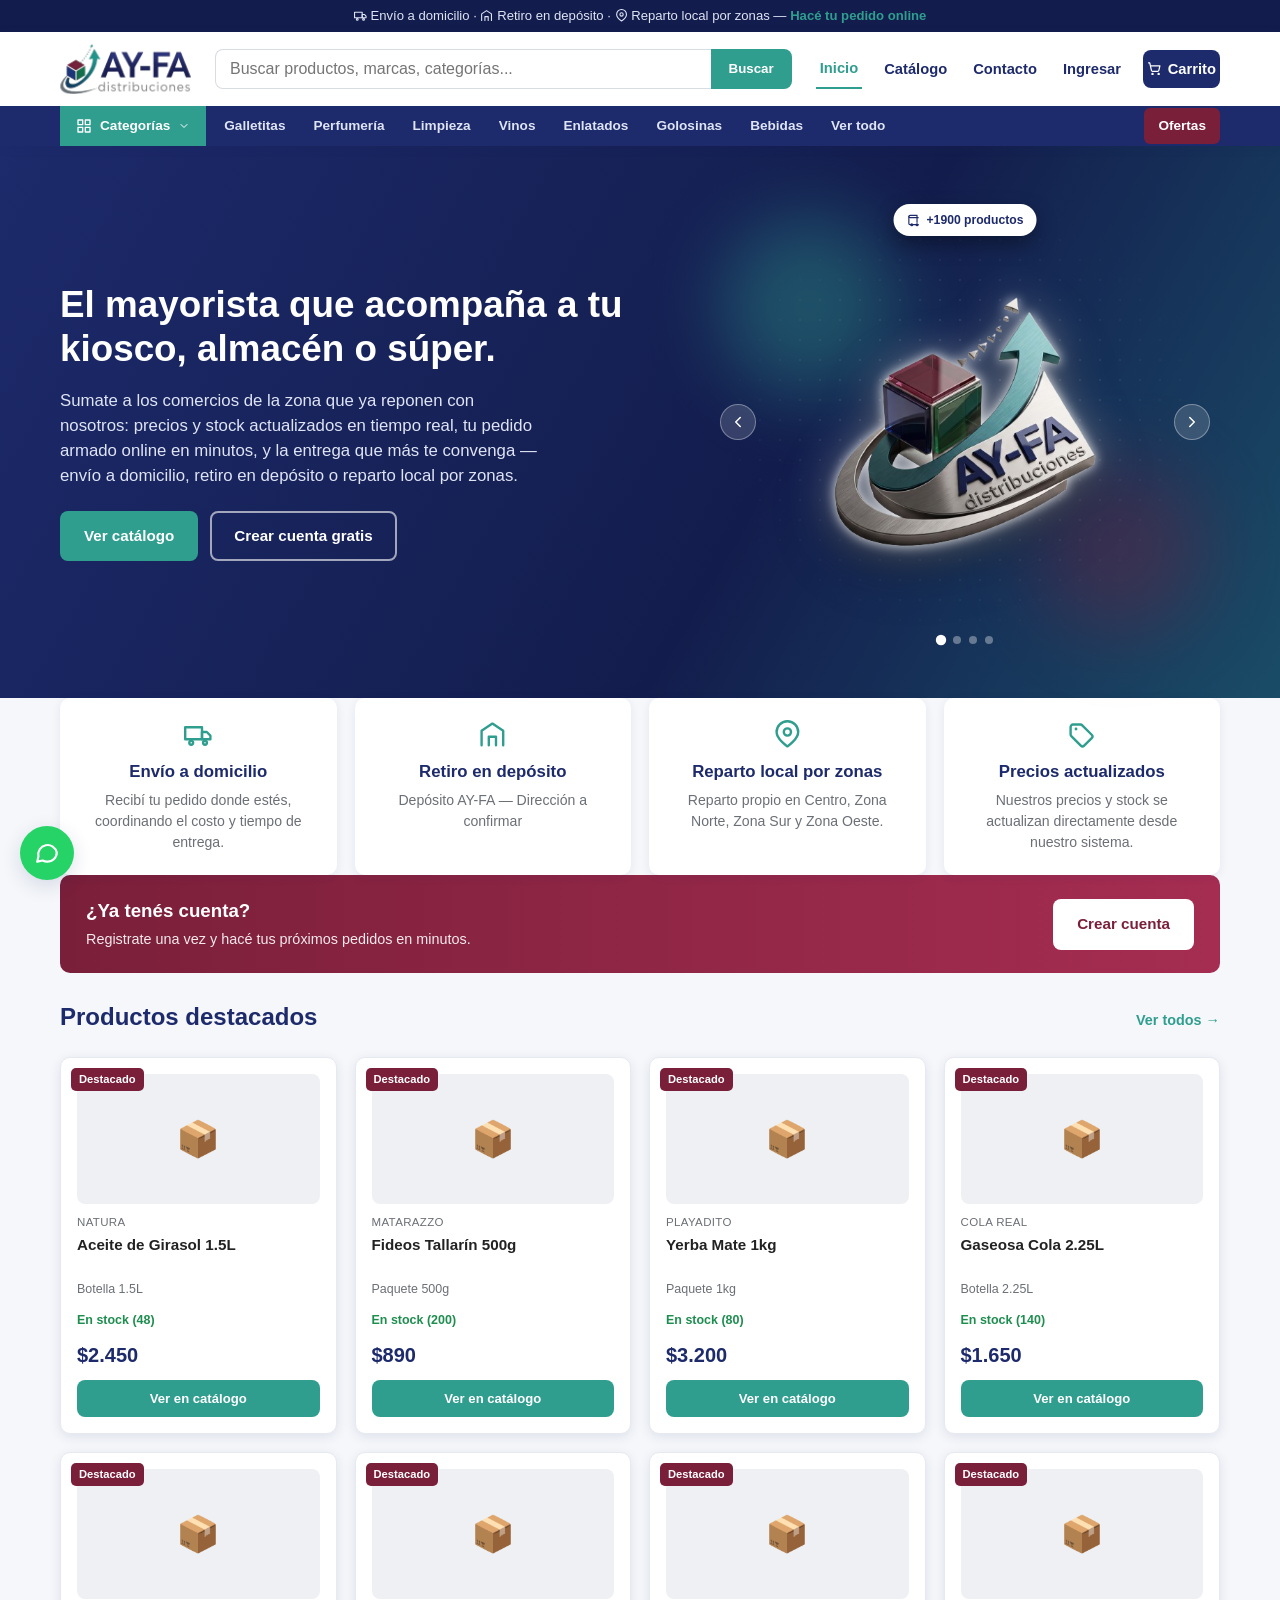
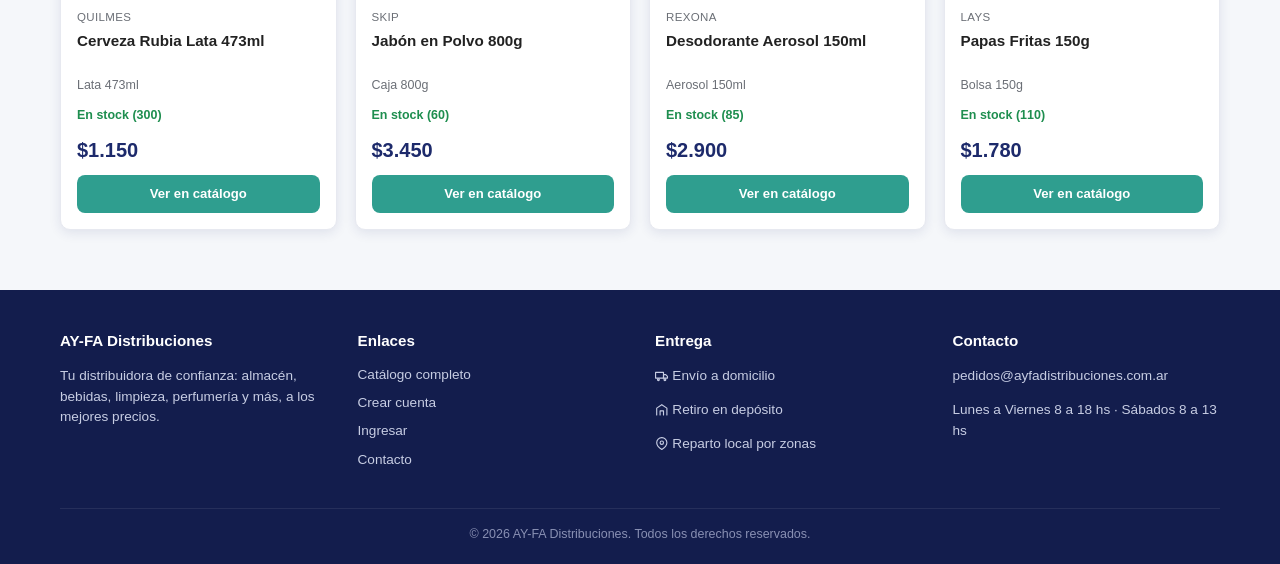
==== index.html @ 9355cd95 "Update index.html" ====
<!DOCTYPE html>
<html lang="es">
<head>
<meta charset="UTF-8">
<meta name="viewport" content="width=device-width, initial-scale=1.0">
<title>AY-FA Distribuciones — Almacén, bebidas, limpieza y más al mejor precio</title>
<meta name="description" content="Distribuidora AY-FA: catálogo completo con precios y stock en vivo, envío a domicilio, retiro en depósito y reparto local.">
<link rel="icon" href="assets/logo.png">
<link rel="stylesheet" href="css/estilos.css">
</head>
<body>

<div class="topbar"><svg viewBox="0 0 24 24" fill="none" stroke="currentColor" stroke-width="2" stroke-linecap="round" stroke-linejoin="round" style="width:1em;height:1em;vertical-align:-0.15em"><rect x="1" y="6" width="14" height="10"></rect><path d="M15 10h4l3 3v3h-7z"></path><circle cx="6" cy="19" r="1.6"></circle><circle cx="17.5" cy="19" r="1.6"></circle></svg> Envío a domicilio · <svg viewBox="0 0 24 24" fill="none" stroke="currentColor" stroke-width="2" stroke-linecap="round" stroke-linejoin="round" style="width:1em;height:1em;vertical-align:-0.15em"><path d="M3 21V9l9-6 9 6v12"></path><path d="M9 21v-7h6v7"></path></svg> Retiro en depósito · <svg viewBox="0 0 24 24" fill="none" stroke="currentColor" stroke-width="2" stroke-linecap="round" stroke-linejoin="round" style="width:1em;height:1em;vertical-align:-0.15em"><path d="M21 10c0 6-9 12-9 12s-9-6-9-12a9 9 0 1 1 18 0z"></path><circle cx="12" cy="10" r="3"></circle></svg> Reparto local por zonas — <strong>Hacé tu pedido online</strong></div>

<header class="site-header">
<div class="header-inner">
<a href="index.html" class="logo-link"><img src="assets/logo.png" alt="AY-FA Distribuciones"></a>
<form class="search-bar" data-search-form>
<input type="text" placeholder="Buscar productos, marcas, categorías...">
<button type="submit">Buscar</button>
</form>
<nav class="main-nav">
<a href="index.html" class="activo">Inicio</a>
<a href="catalogo.html">Catálogo</a>
<a href="contacto.html">Contacto</a>
<a href="ingresar.html" data-login-link>Ingresar</a>
<a href="mi-cuenta.html" class="user-chip" data-user-chip style="display:none;"></a>
<a href="carrito.html" class="cart-btn"><svg viewBox="0 0 24 24" fill="none" stroke="currentColor" stroke-width="2" stroke-linecap="round" stroke-linejoin="round" style="width:1em;height:1em;vertical-align:-0.15em"><circle cx="9" cy="21" r="1"></circle><circle cx="19" cy="21" r="1"></circle><path d="M2.5 3h2l2.7 12.4a2 2 0 0 0 2 1.6h8.1a2 2 0 0 0 2-1.6L21 8H6"></path></svg> Carrito <span class="cart-count" data-cart-count>0</span></a>
</nav>
</div>
<div class="cat-bar">
<div class="cat-bar-inner">
<div class="mega-menu-wrap">
<button type="button" class="mega-menu-btn" id="mega-menu-btn"><svg viewBox="0 0 24 24" fill="none" stroke="currentColor" stroke-width="2" stroke-linecap="round" stroke-linejoin="round"><rect x="3" y="3" width="7" height="7"></rect><rect x="14" y="3" width="7" height="7"></rect><rect x="3" y="14" width="7" height="7"></rect><rect x="14" y="14" width="7" height="7"></rect></svg> Categorías <svg class="chevron" viewBox="0 0 24 24" fill="none" stroke="currentColor" stroke-width="2" stroke-linecap="round" stroke-linejoin="round"><path d="M6 9l6 6 6-6"></path></svg></button>
<div class="mega-menu-panel" id="mega-menu-panel"></div>
</div>
<div class="cat-bar-links">
<a href="catalogo.html?cat=Galletitas">Galletitas</a>
<a href="catalogo.html?cat=Perfumer%C3%ADa">Perfumería</a>
<a href="catalogo.html?cat=Limpieza">Limpieza</a>
<a href="catalogo.html?cat=Vinos">Vinos</a>
<a href="catalogo.html?cat=Enlatados">Enlatados</a>
<a href="catalogo.html?cat=Golosinas">Golosinas</a>
<a href="catalogo.html?cat=Bebidas">Bebidas</a>
<a href="catalogo.html">Ver todo</a>
</div>
<a href="catalogo.html?oferta=1" class="cat-bar-ofertas">Ofertas</a>
</div>
</div>
</header>

<section class="hero" style="padding-top:44px; padding-bottom:44px;">
<div class="hero-inner">
<div class="hero-text">
<h1>El mayorista que acompaña a tu kiosco, almacén o súper.</h1>
<p>Sumate a los comercios de la zona que ya reponen con nosotros: precios y stock actualizados en tiempo real, tu pedido armado online en minutos, y la entrega que más te convenga — envío a domicilio, retiro en depósito o reparto local por zonas.</p>
<div class="hero-actions">
<a href="catalogo.html" class="btn btn-primary">Ver catálogo</a>
<a href="registro.html" class="btn btn-outline">Crear cuenta gratis</a>
</div>
</div>
<div class="hero-visual" id="hero-visual">
<div class="hero-glow glow-teal"></div>
<div class="hero-glow glow-maroon"></div>
<div class="hero-dotgrid"></div>
<button type="button" class="hero-arrow hero-arrow-prev" id="hero-prev" aria-label="Anterior"><svg viewBox="0 0 24 24" fill="none" stroke="currentColor" stroke-width="2" stroke-linecap="round" stroke-linejoin="round"><path d="M15 18l-6-6 6-6"></path></svg></button>
<button type="button" class="hero-arrow hero-arrow-next" id="hero-next" aria-label="Siguiente"><svg viewBox="0 0 24 24" fill="none" stroke="currentColor" stroke-width="2" stroke-linecap="round" stroke-linejoin="round"><path d="M9 18l6-6-6-6"></path></svg></button>
<div class="hero-badge-fixed"><svg viewBox="0 0 24 24" fill="none" stroke="currentColor" stroke-width="2" stroke-linecap="round" stroke-linejoin="round"><path d="M20 8H6a2 2 0 0 1-2-2c0-1.1.9-2 2-2h12v12"></path><path d="M4 6v12c0 1.1.9 2 2 2h14"></path><circle cx="9" cy="20" r="1.6"></circle><circle cx="18" cy="20" r="1.6"></circle></svg> +1900 productos</div>
<div class="hero-carousel" id="hero-carousel">
<div class="hero-slide activo" data-slide="0">
<div class="hero-logo-crop">
<img src="assets/logo-hero.png" alt="AY-FA Distribuciones">
</div>
</div>
<div class="hero-slide" data-slide="1">
<div class="hero-slide-entrega">
<div class="hero-slide-item"><svg viewBox="0 0 24 24" fill="none" stroke="currentColor" stroke-width="2" stroke-linecap="round" stroke-linejoin="round"><rect x="1" y="6" width="14" height="10"></rect><path d="M15 10h4l3 3v3h-7z"></path><circle cx="6" cy="19" r="1.6"></circle><circle cx="17.5" cy="19" r="1.6"></circle></svg><span>Envío a domicilio</span></div>
<div class="hero-slide-item"><svg viewBox="0 0 24 24" fill="none" stroke="currentColor" stroke-width="2" stroke-linecap="round" stroke-linejoin="round"><path d="M3 21V9l9-6 9 6v12"></path><path d="M9 21v-7h6v7"></path></svg><span>Retiro en depósito</span></div>
<div class="hero-slide-item"><svg viewBox="0 0 24 24" fill="none" stroke="currentColor" stroke-width="2" stroke-linecap="round" stroke-linejoin="round"><path d="M21 10c0 6-9 12-9 12s-9-6-9-12a9 9 0 1 1 18 0z"></path><circle cx="12" cy="10" r="3"></circle></svg><span>Reparto por zonas</span></div>
</div>
</div>
<div class="hero-slide" data-slide="2" id="hero-slide-prod-a"></div>
<div class="hero-slide" data-slide="3" id="hero-slide-prod-b"></div>
</div>
<div class="hero-dots" id="hero-dots">
<button class="hero-dot activo" data-goto="0" aria-label="Ver logo"></button>
<button class="hero-dot" data-goto="1" aria-label="Ver formas de entrega"></button>
<button class="hero-dot" data-goto="2" aria-label="Ver producto destacado"></button>
<button class="hero-dot" data-goto="3" aria-label="Ver producto destacado"></button>
</div>
</div>
</div>
</section>

<section class="container">
<div class="beneficios">
<div class="beneficio-card">
<div class="icono"><svg viewBox="0 0 24 24" fill="none" stroke="currentColor" stroke-width="2" stroke-linecap="round" stroke-linejoin="round" style="width:1.8rem;height:1.8rem"><rect x="1" y="6" width="14" height="10"></rect><path d="M15 10h4l3 3v3h-7z"></path><circle cx="6" cy="19" r="1.6"></circle><circle cx="17.5" cy="19" r="1.6"></circle></svg></div>
<h3>Envío a domicilio</h3>
<p>Recibí tu pedido donde estés, coordinando el costo y tiempo de entrega.</p>
</div>
<div class="beneficio-card">
<div class="icono"><svg viewBox="0 0 24 24" fill="none" stroke="currentColor" stroke-width="2" stroke-linecap="round" stroke-linejoin="round" style="width:1.8rem;height:1.8rem"><path d="M3 21V9l9-6 9 6v12"></path><path d="M9 21v-7h6v7"></path></svg></div>
<h3>Retiro en depósito</h3>
<p data-empresa-direccion>Retirá tu pedido sin costo adicional en nuestro depósito.</p>
</div>
<div class="beneficio-card">
<div class="icono"><svg viewBox="0 0 24 24" fill="none" stroke="currentColor" stroke-width="2" stroke-linecap="round" stroke-linejoin="round" style="width:1.8rem;height:1.8rem"><path d="M21 10c0 6-9 12-9 12s-9-6-9-12a9 9 0 1 1 18 0z"></path><circle cx="12" cy="10" r="3"></circle></svg></div>
<h3>Reparto local por zonas</h3>
<p>Reparto propio en Centro, Zona Norte, Zona Sur y Zona Oeste.</p>
</div>
<div class="beneficio-card">
<div class="icono"><svg viewBox="0 0 24 24" fill="none" stroke="currentColor" stroke-width="2" stroke-linecap="round" stroke-linejoin="round" style="width:1.8rem;height:1.8rem"><path d="M20.6 12.3 12.7 4.4a2 2 0 0 0-1.4-.6H5a2 2 0 0 0-2 2v6.3c0 .5.2 1 .6 1.4l7.9 7.9a2 2 0 0 0 2.8 0l6.3-6.3a2 2 0 0 0 0-2.8z"></path><circle cx="7.5" cy="7.5" r="1.2" fill="currentColor" stroke="none"></circle></svg></div>
<h3>Precios actualizados</h3>
<p>Nuestros precios y stock se actualizan directamente desde nuestro sistema.</p>
</div>
</div>
</section>

<section class="container" id="seccion-ofertas" style="display:none;">
<div class="ofertas-header">
<div class="ofertas-header-icono"><svg viewBox="0 0 24 24" fill="none" stroke="currentColor" stroke-width="2" stroke-linecap="round" stroke-linejoin="round"><line x1="19" y1="5" x2="5" y2="19"></line><circle cx="6.5" cy="6.5" r="2.5"></circle><circle cx="17.5" cy="17.5" r="2.5"></circle></svg></div>
<div>
<div class="ofertas-eyebrow">Seleccionados para vos</div>
<h2>Aprovechá nuestras ofertas</h2>
<p>Descuentos por tiempo limitado</p>
</div>
<a href="catalogo.html?oferta=1" class="btn btn-danger" style="margin-left:auto;">Ver todas</a>
</div>
<div class="productos-grid" id="ofertas-grid"></div>
</section>

<section class="container">
<div class="promo-banner">
<div>
<h3>¿Ya tenés cuenta?</h3>
<p>Registrate una vez y hacé tus próximos pedidos en minutos.</p>
</div>
<a href="registro.html" class="btn btn-navy" style="background:#fff; color:var(--maroon);">Crear cuenta</a>
</div>
</section>

<section class="container">
<div class="section-title">
<h2>Productos destacados</h2>
<a href="catalogo.html">Ver todos →</a>
</div>
<div class="productos-grid" id="destacados-grid">
<div class="vacio-msg" style="grid-column:1/-1;">Cargando productos…</div>
</div>
</section>

<footer class="site-footer">
<div class="container">
<div class="footer-grid">
<div>
<h4>AY-FA Distribuciones</h4>
<p>Tu distribuidora de confianza: almacén, bebidas, limpieza, perfumería y más, a los mejores precios.</p>
</div>
<div>
<h4>Enlaces</h4>
<a href="catalogo.html">Catálogo completo</a>
<a href="registro.html">Crear cuenta</a>
<a href="ingresar.html">Ingresar</a>
<a href="contacto.html">Contacto</a>
</div>
<div>
<h4>Entrega</h4>
<p><svg viewBox="0 0 24 24" fill="none" stroke="currentColor" stroke-width="2" stroke-linecap="round" stroke-linejoin="round" style="width:1em;height:1em;vertical-align:-0.15em"><rect x="1" y="6" width="14" height="10"></rect><path d="M15 10h4l3 3v3h-7z"></path><circle cx="6" cy="19" r="1.6"></circle><circle cx="17.5" cy="19" r="1.6"></circle></svg> Envío a domicilio</p>
<p><svg viewBox="0 0 24 24" fill="none" stroke="currentColor" stroke-width="2" stroke-linecap="round" stroke-linejoin="round" style="width:1em;height:1em;vertical-align:-0.15em"><path d="M3 21V9l9-6 9 6v12"></path><path d="M9 21v-7h6v7"></path></svg> Retiro en depósito</p>
<p><svg viewBox="0 0 24 24" fill="none" stroke="currentColor" stroke-width="2" stroke-linecap="round" stroke-linejoin="round" style="width:1em;height:1em;vertical-align:-0.15em"><path d="M21 10c0 6-9 12-9 12s-9-6-9-12a9 9 0 1 1 18 0z"></path><circle cx="12" cy="10" r="3"></circle></svg> Reparto local por zonas</p>
</div>
<div>
<h4>Contacto</h4>
<p data-empresa-email>—</p>
<p data-empresa-horarios>—</p>
</div>
</div>
<div class="footer-bottom">© <span data-anio></span> AY-FA Distribuciones. Todos los derechos reservados.</div>
</div>
</footer>
<a href="#" class="whatsapp-float" data-whatsapp title="Escribinos por WhatsApp" target="_blank"><svg viewBox="0 0 24 24" fill="none" stroke="#fff" stroke-width="2" stroke-linecap="round" stroke-linejoin="round" style="width:26px;height:26px"><path d="M21 11.5a8.4 8.4 0 0 1-8.9 8.4 8.5 8.5 0 0 1-4-1L3 20l1.1-5A8.4 8.4 0 1 1 21 11.5z"></path></svg></a>

<script src="js/config.js"></script>
<script src="js/datos.js"></script>
<script src="js/megamenu.js"></script>
<script src="js/auth.js"></script>
<script src="js/carrito.js"></script>
<script src="js/principal.js"></script>
<script>
(async function () {
const productos = await AyfaDatos.obtenerProductos();
const destacados = productos.filter(p => p.destacado || (p.precioPromo && p.precioPromo > 0)).slice(0, 8);
const lista = destacados.length ? destacados : productos.slice(0, 8);
const grid = document.getElementById("destacados-grid");
grid.innerHTML = lista.map(p => {
const stockInfo = AyfaDatos.estadoStock(p.stock);
const tienePromo = p.precioPromo && p.precioPromo > 0 && p.precioPromo < p.precio;
const precioMostrar = tienePromo ? p.precioPromo : p.precio;
const badge = tienePromo ? (p.promo || "Oferta") : (p.destacado ? "Destacado" : "");
return `
<div class="producto-card">
${badge ? `<span class="producto-badge">${badge}</span>` : ""}
<div class="producto-img">${p.imagen ? `<img src="${p.imagen}" alt="${p.nombre}">` : "📦"}</div>
<div class="producto-marca">${p.marca || ""}</div>
<div class="producto-nombre">${p.nombre}</div>
<div class="producto-presentacion">${p.presentacion || ""}</div>
<div class="stock-info ${stockInfo.clase}">${stockInfo.texto}</div>
<div class="producto-precio-row">
${tienePromo ? `<span class="precio-tachado">${AyfaDatos.formatoPrecio(p.precio)}</span>` : ""}
<span class="precio">${AyfaDatos.formatoPrecio(precioMostrar)}</span>
</div>
<a href="catalogo.html" class="btn btn-primary btn-sm" style="margin-top:10px; text-align:center;">Ver en catálogo</a>
</div>`;
}).join("");

// ---------- Sección de ofertas (solo si hay PrecioPromo cargado) ----------
const seccionOfertas = document.getElementById("seccion-ofertas");
const ofertasGrid = document.getElementById("ofertas-grid");
const ofertasReales = productos.filter(p => p.precioPromo && p.precioPromo > 0 && p.precioPromo < p.precio);
if (ofertasReales.length) {
seccionOfertas.style.display = "";
ofertasGrid.innerHTML = ofertasReales.slice(0, 8).map(p => {
const stockInfo = AyfaDatos.estadoStock(p.stock);
return `
<div class="producto-card">
<span class="producto-badge">${p.promo || "Oferta"}</span>
<div class="producto-img">${p.imagen ? `<img src="${p.imagen}" alt="${p.nombre}">` : "📦"}</div>
<div class="producto-marca">${p.marca || ""}</div>
<div class="producto-nombre">${p.nombre}</div>
<div class="producto-presentacion">${p.presentacion || ""}</div>
<div class="stock-info ${stockInfo.clase}">${stockInfo.texto}</div>
<div class="producto-precio-row">
<span class="precio-tachado">${AyfaDatos.formatoPrecio(p.precio)}</span>
<span class="precio">${AyfaDatos.formatoPrecio(p.precioPromo)}</span>
</div>
<a href="catalogo.html?oferta=1" class="btn btn-primary btn-sm" style="margin-top:10px; text-align:center;">Ver en catálogo</a>
</div>`;
}).join("");
}

// ---------- Carrusel del hero ----------
const carrusel = document.getElementById("hero-carousel");
const heroVisual = document.getElementById("hero-visual");
const dots = Array.from(document.querySelectorAll(".hero-dot"));
const slides = Array.from(document.querySelectorAll(".hero-slide"));
let indiceActual = 0;
let timer = null;

function iconoProducto() {
  return `<svg viewBox="0 0 24 24" fill="none" stroke="currentColor" stroke-width="2" stroke-linecap="round" stroke-linejoin="round"><path d="M21 8l-9-5-9 5 9 5 9-5z"></path><path d="M3 8v8l9 5 9-5V8"></path><path d="M12 13v8"></path></svg>`;
}

// Arma la tarjeta grande del carrusel. Si el producto tiene PrecioPromo
// cargado en la planilla, se muestra como oferta (precio tachado + precio
// promo). Si tiene Imagen cargada, se muestra la foto real; si no, un
// ícono genérico como placeholder hasta que se cargue una foto.
function armarSlideProducto(p) {
  if (!p) return "";
  const tienePromo = p.precioPromo && p.precioPromo > 0 && p.precioPromo < p.precio;
  const imgHTML = p.imagen
    ? `<img src="${p.imagen}" alt="${p.nombre}">`
    : iconoProducto();
  const precioHTML = tienePromo
    ? `<span class="tachado">${AyfaDatos.formatoPrecio(p.precio)}</span><span class="promo">${AyfaDatos.formatoPrecio(p.precioPromo)}</span>`
    : `<span class="normal">${AyfaDatos.formatoPrecio(p.precio)}</span>`;
  return `
    <div class="hero-oferta-card">
      ${tienePromo ? `<div class="hero-oferta-badge">${p.promo || "Oferta"}</div>` : ""}
      <div class="hero-oferta-img">${imgHTML}</div>
      <div class="hero-oferta-info">
        <div class="hero-oferta-cat">${p.categoria || ""}</div>
        <div class="hero-oferta-nombre">${p.nombre}</div>
        <div class="hero-oferta-precios">${precioHTML}</div>
        <div class="hero-oferta-caption">Precio actualizado en vivo</div>
      </div>
    </div>
  `;
}

// Prioridad para elegir qué mostrar: 1) ofertas reales (PrecioPromo
// cargado), 2) productos destacados, 3) productos al azar con precio.
// Así, apenas se cargan ofertas en la planilla, aparecen acá solas.
const conOferta = productos.filter(p => p.precioPromo && p.precioPromo > 0 && p.precioPromo < p.precio);
const destacados2 = productos.filter(p => p.destacado);
const conStock = productos.filter(p => p.precio && p.precio > 0);

function elegirSinRepetir(lista, cantidad, yaElegidos) {
  const usados = new Set(yaElegidos.map(p => p.id));
  const resultado = [];
  const candidatos = lista.filter(p => !usados.has(p.id));
  const disponibles = candidatos.slice();
  while (resultado.length < cantidad && disponibles.length) {
    const i = Math.floor(Math.random() * disponibles.length);
    resultado.push(disponibles.splice(i, 1)[0]);
  }
  return resultado;
}

let elegidos = [];
elegidos = elegidos.concat(elegirSinRepetir(conOferta, 2 - elegidos.length, elegidos));
elegidos = elegidos.concat(elegirSinRepetir(destacados2, 2 - elegidos.length, elegidos));
elegidos = elegidos.concat(elegirSinRepetir(conStock, 2 - elegidos.length, elegidos));

const slideProdA = document.getElementById("hero-slide-prod-a");
const slideProdB = document.getElementById("hero-slide-prod-b");
if (elegidos[0]) slideProdA.innerHTML = armarSlideProducto(elegidos[0]);
if (elegidos[1]) slideProdB.innerHTML = armarSlideProducto(elegidos[1]);

function irASlide(i) {
  indiceActual = (i + slides.length) % slides.length;
  slides.forEach((s, idx) => s.classList.toggle("activo", idx === indiceActual));
  dots.forEach((d, idx) => d.classList.toggle("activo", idx === indiceActual));
}

function siguiente() { irASlide(indiceActual + 1); }

function iniciarAuto() {
  detenerAuto();
  timer = setInterval(siguiente, 4500);
}
function detenerAuto() { if (timer) clearInterval(timer); }

dots.forEach(d => {
  d.addEventListener("click", () => {
    irASlide(Number(d.getAttribute("data-goto")));
    iniciarAuto();
  });
});
heroVisual.addEventListener("mouseenter", detenerAuto);
heroVisual.addEventListener("mouseleave", iniciarAuto);

const btnPrev = document.getElementById("hero-prev");
const btnNext = document.getElementById("hero-next");
if (btnPrev) btnPrev.addEventListener("click", () => { irASlide(indiceActual - 1); iniciarAuto(); });
if (btnNext) btnNext.addEventListener("click", () => { irASlide(indiceActual + 1); iniciarAuto(); });

irASlide(0);
iniciarAuto();
})();
</script>
</body>
</html>
---- css/estilos.css ----
/* =========================================================
   AY-FA DISTRIBUCIONES — Hoja de estilos general
   ========================================================= */
:root{
  --navy: #1d2a6b;
  --navy-dark: #131d4d;
  --teal: #2f9e8f;
  --teal-dark: #1f6f7a;
  --maroon: #7a1f3a;
  --gray: #6b6f76;
  --gray-light: #eef0f3;
  --bg: #f5f7fa;
  --white: #ffffff;
  --danger: #c0392b;
  --success: #1e8e4f;
  --warning: #b8860b;
  --radius: 10px;
  --shadow: 0 2px 10px rgba(29,42,107,0.08);
  --shadow-hover: 0 6px 20px rgba(29,42,107,0.14);
  font-size: 16px;
}

*{ box-sizing: border-box; }
html,body{ margin:0; padding:0; }
body{
  font-family: 'Segoe UI', Roboto, Helvetica, Arial, sans-serif;
  background: var(--bg);
  color: #222;
  line-height: 1.5;
}
a{ color: inherit; text-decoration: none; }
img{ max-width: 100%; display:block; }
ul{ list-style:none; margin:0; padding:0; }
button{ font-family: inherit; cursor:pointer; }
input, select, textarea{ font-family: inherit; font-size: 1rem; }

.container{ max-width: 1200px; margin: 0 auto; padding: 0 20px; }

/* ---------- Barra superior de anuncio ---------- */
.topbar{
  background: var(--navy-dark);
  color: #dfe4f5;
  font-size: 0.82rem;
  padding: 6px 0;
  text-align: center;
}
.topbar strong{ color: var(--teal); }

/* ---------- Header ---------- */
header.site-header{
  background: var(--white);
  box-shadow: var(--shadow);
  position: sticky;
  top: 0;
  z-index: 100;
}
.header-inner{
  display:flex;
  align-items:center;
  gap: 24px;
  padding: 12px 20px;
  max-width: 1200px;
  margin: 0 auto;
  flex-wrap: wrap;
}
.logo-link{
  display:flex; align-items:center; gap:10px; flex-shrink:0;
  width: 131px; height: 50px; overflow: hidden; position: relative;
}
.logo-link img{
  position: absolute;
  width: 242.72px; height: 242.72px;
  left: -55.83px; top: -93.2px;
  max-width: none;
}

.search-bar{
  flex: 1 1 320px;
  display:flex;
  min-width: 200px;
}
.search-bar input{
  flex:1;
  padding: 10px 14px;
  border: 1px solid #d8dce3;
  border-right: none;
  border-radius: 8px 0 0 8px;
  outline: none;
}
.search-bar input:focus{ border-color: var(--teal); }
.search-bar button{
  background: var(--teal);
  color: #fff;
  border: none;
  padding: 0 18px;
  border-radius: 0 8px 8px 0;
  font-weight: 600;
}
.search-bar button:hover{ background: var(--teal-dark); }

nav.main-nav{
  display:flex;
  align-items:center;
  gap: 18px;
  flex-shrink: 0;
}
nav.main-nav a{
  font-weight: 600;
  font-size: 0.92rem;
  color: var(--navy);
  padding: 8px 4px;
  white-space: nowrap;
}
nav.main-nav a:hover{ color: var(--teal); }
nav.main-nav a.activo{ color: var(--teal); border-bottom: 2px solid var(--teal); }

.cart-btn{
  position: relative;
  display:flex;
  align-items:center;
  gap:6px;
  background: var(--navy);
  color:#fff !important;
  padding: 9px 14px;
  border-radius: 8px;
  font-weight:600;
}
.cart-btn:hover{ background: var(--teal-dark); }
.cart-count{
  background: var(--maroon);
  color:#fff;
  border-radius: 50%;
  min-width: 20px;
  height:20px;
  display:inline-flex;
  align-items:center;
  justify-content:center;
  font-size: 0.72rem;
  padding: 0 4px;
}

.user-chip{
  font-size: 0.85rem;
  font-weight:600;
  color: var(--navy);
  background: var(--gray-light);
  padding: 8px 12px;
  border-radius: 8px;
}

/* ---------- Categorías bar ---------- */
.cat-bar{
  background: var(--navy);
  position: relative;
}
.cat-bar-inner{
  max-width:1200px;
  margin:0 auto;
  display:flex;
  align-items:stretch;
  gap: 4px;
  padding: 0 20px;
}
.cat-bar-links{
  display:flex;
  overflow-x:auto;
}
.cat-bar a{
  color:#dfe4f5;
  font-size:0.85rem;
  font-weight:600;
  padding: 10px 14px;
  white-space:nowrap;
  display:flex; align-items:center;
}
.cat-bar a:hover, .cat-bar a.activo{ color:#fff; background: var(--teal-dark); }
.cat-bar a.cat-bar-ofertas{
  margin-left:auto;
  background: var(--maroon);
  color:#fff;
  font-weight:800;
  border-radius:6px;
  padding: 8px 14px;
  align-self:center;
}
.cat-bar a.cat-bar-ofertas:hover{ background:#93254a; }

/* ---------- Mega-menú de categorías ---------- */
.mega-menu-wrap{ position:relative; flex-shrink:0; }
.mega-menu-btn{
  display:flex; align-items:center; gap:8px;
  height:100%;
  background: var(--teal); color:#fff; border:none;
  font-weight:800; font-size:.85rem; font-family:inherit;
  padding:10px 16px; cursor:pointer; white-space:nowrap;
}
.mega-menu-btn:hover{ background: var(--teal-dark); }
.mega-menu-btn svg{ width:16px; height:16px; flex-shrink:0; }
.mega-menu-btn .chevron{ transition: transform .2s ease; width:12px; height:12px; }
.mega-menu-btn.abierto .chevron{ transform: rotate(180deg); }
.mega-menu-panel{
  display:none;
  position:absolute; top:100%; left:0; z-index:200;
  background:#fff; color:#222;
  width:560px; max-width:88vw;
  border-radius:0 0 10px 10px;
  box-shadow: 0 18px 44px rgba(0,0,0,.28);
  padding:16px;
}
.mega-menu-panel.abierto{ display:block; }
.mega-menu-grid{
  display:grid; grid-template-columns: repeat(3, 1fr); gap:2px 14px;
}
.mega-menu-grid a{
  display:block; padding:8px 10px; border-radius:6px;
  color: var(--navy); font-weight:600; font-size:.85rem;
  white-space:normal;
}
.mega-menu-grid a:hover{ background: var(--gray-light); color: var(--teal-dark); }
@media (max-width: 640px){
  .mega-menu-panel{ width:280px; }
  .mega-menu-grid{ grid-template-columns: 1fr 1fr; }
}

/* ---------- Hero ---------- */
.hero{
  background: linear-gradient(120deg, var(--navy) 0%, var(--navy-dark) 60%, var(--teal-dark) 130%);
  color:#fff;
  padding: 56px 0;
}
.hero-inner{
  max-width:1200px; margin:0 auto; padding:0 20px;
  display:flex; align-items:center; gap: 40px; flex-wrap:wrap;
}
.hero-text{ flex: 1 1 380px; }
.hero-text h1{ font-size: 2.3rem; margin: 0 0 12px; line-height:1.2; }
.hero-text p{ font-size: 1.05rem; color:#dfe4f5; margin-bottom: 22px; max-width: 480px; }
.hero-actions{ display:flex; gap:12px; flex-wrap:wrap; }

/* ----- Hero visual: carrusel dinámico ----- */
.hero-visual{
  flex: 1 1 280px;
  position: relative;
  display:flex; align-items:center; justify-content:center;
  min-height: 460px;
  padding: 62px;
}
.hero-glow{ position:absolute; border-radius:50%; filter: blur(38px); z-index:0; }
.hero-glow.glow-teal{ width:180px; height:180px; background:var(--teal); opacity:.4; top:26px; left:10px; }
.hero-glow.glow-maroon{ width:170px; height:170px; background:var(--maroon); opacity:.35; bottom:20px; right:14px; }
.hero-dotgrid{
  position:absolute; inset:0; z-index:0; opacity:.5;
  background-image: radial-gradient(rgba(255,255,255,.35) 1.4px, transparent 1.4px);
  background-size: 20px 20px;
  mask-image: radial-gradient(ellipse at center, rgba(0,0,0,.9) 0%, transparent 72%);
  -webkit-mask-image: radial-gradient(ellipse at center, rgba(0,0,0,.9) 0%, transparent 72%);
}

.hero-badge-fixed{
  position:absolute; z-index:4; top:14px; left:50%; transform: translateX(-50%);
  background:#fff; color: var(--navy); font-weight:800; font-size:.76rem;
  padding:7px 13px; border-radius:999px;
  box-shadow: 0 8px 20px rgba(0,0,0,.35);
  display:flex; align-items:center; gap:6px; white-space:nowrap;
}
.hero-badge-fixed svg{ width:14px; height:14px; flex-shrink:0; }

.hero-carousel{
  position:relative; z-index:2;
  width: 100%; max-width: 320px;
  height: 340px;
  display:flex; align-items:center; justify-content:center;
}
.hero-slide{
  position:absolute; inset:0;
  display:flex; align-items:center; justify-content:center;
  opacity:0; transform: translateY(10px) scale(.97);
  pointer-events:none;
  transition: opacity .5s ease, transform .5s ease;
}
.hero-slide.activo{
  opacity:1; transform: translateY(0) scale(1);
  pointer-events:auto;
}

.hero-logo-crop{
  position:relative;
  display:flex; align-items:center; justify-content:center;
}
.hero-logo-crop img{
  position:relative;
  height: 260px; width:auto; max-width:100%;
  filter:
    drop-shadow(0 0 6px rgba(255,255,255,.85))
    drop-shadow(0 0 20px rgba(255,255,255,.4))
    drop-shadow(0 16px 18px rgba(0,0,0,.5));
}

.hero-slide-entrega{
  display:flex; flex-direction:column; gap:16px;
  background: rgba(255,255,255,.1);
  backdrop-filter: blur(8px); -webkit-backdrop-filter: blur(8px);
  border: 1px solid rgba(255,255,255,.25);
  border-radius: 20px;
  padding: 30px 34px;
  box-shadow: 0 16px 34px rgba(0,0,0,.25);
}
.hero-slide-item{
  display:flex; align-items:center; gap:12px;
  color:#fff; font-weight:700; font-size:.95rem; white-space:nowrap;
}
.hero-slide-item svg{
  width:22px; height:22px; flex-shrink:0;
  background: rgba(255,255,255,.18);
  border-radius:50%; padding:8px; box-sizing:content-box;
}

.hero-oferta-card{
  position:relative;
  width: 290px;
  max-width: 84vw;
  background:#fff;
  border-radius: 20px;
  overflow:hidden;
  box-shadow: 0 22px 44px rgba(0,0,0,.4);
  color:#222;
  text-align:left;
}
.hero-oferta-badge{
  position:absolute; top:12px; left:12px; z-index:2;
  background: var(--maroon); color:#fff; font-weight:800; font-size:.7rem;
  padding:5px 10px; border-radius:6px; text-transform:uppercase; letter-spacing:.03em;
  box-shadow: 0 4px 10px rgba(0,0,0,.25);
}
.hero-oferta-img{
  height:180px; background: var(--gray-light);
  display:flex; align-items:center; justify-content:center; overflow:hidden;
}
.hero-oferta-img img{ width:100%; height:100%; object-fit:cover; }
.hero-oferta-img svg{ width:52px; height:52px; color:#b7bccb; }
.hero-oferta-info{ padding:16px 18px 20px; }
.hero-oferta-cat{
  font-size:.68rem; font-weight:700; text-transform:uppercase; letter-spacing:.04em;
  color: var(--gray); margin-bottom:4px;
}
.hero-oferta-nombre{
  font-weight:800; font-size:1rem; color: var(--navy); line-height:1.3;
  margin-bottom:10px; min-height:40px;
}
.hero-oferta-precios{ display:flex; align-items:baseline; gap:8px; flex-wrap:wrap; }
.hero-oferta-precios .tachado{ font-size:.85rem; color: var(--gray); text-decoration:line-through; }
.hero-oferta-precios .promo{ font-size:1.45rem; font-weight:800; color: var(--maroon); }
.hero-oferta-precios .normal{ font-size:1.45rem; font-weight:800; color: var(--navy); }
.hero-oferta-caption{
  margin-top:8px; font-size:.72rem; font-weight:600; color: var(--gray);
}

.hero-arrow{
  position:absolute; top:50%; transform:translateY(-50%);
  z-index:4; width:36px; height:36px; border-radius:50%;
  background: rgba(255,255,255,.15); border:1px solid rgba(255,255,255,.35);
  color:#fff; display:flex; align-items:center; justify-content:center;
  cursor:pointer; backdrop-filter: blur(4px); -webkit-backdrop-filter: blur(4px);
  transition: background .15s ease;
  padding:0;
}
.hero-arrow:hover{ background: rgba(255,255,255,.32); }
.hero-arrow svg{ width:18px; height:18px; }
.hero-arrow-prev{ left:10px; }
.hero-arrow-next{ right:10px; }

.hero-dots{
  position:absolute; z-index:4; bottom:10px; left:50%; transform: translateX(-50%);
  display:flex; gap:8px;
}
.hero-dot{
  width:8px; height:8px; border-radius:50%;
  background: rgba(255,255,255,.35);
  border: none; padding:0; cursor:pointer;
  transition: background .25s ease, transform .25s ease;
}
.hero-dot.activo{ background:#fff; transform: scale(1.3); }
.hero-dot:hover{ background: rgba(255,255,255,.6); }

@media (max-width: 640px){
  .hero-visual{ margin-top: 26px; padding: 46px 20px; min-height: 380px; }
  .hero-carousel{ height: 260px; }
  .hero-logo-crop img{ height: 200px; }
  .hero-badge-fixed{ font-size:.68rem; padding:6px 10px; top:6px; }
  .hero-slide-entrega{ padding:22px 24px; gap:12px; }
  .hero-slide-item{ font-size:.85rem; }
  .hero-oferta-card{ width: 240px; }
  .hero-oferta-img{ height:140px; }
  .hero-oferta-nombre{ font-size:.92rem; min-height:34px; }
  .hero-oferta-precios .promo, .hero-oferta-precios .normal{ font-size:1.2rem; }
  .hero-arrow{ width:28px; height:28px; }
  .hero-arrow svg{ width:14px; height:14px; }
}

/* ---------- Botones ---------- */
.btn{
  display:inline-block;
  padding: 12px 22px;
  border-radius: 8px;
  font-weight: 700;
  border: 2px solid transparent;
  transition: all .15s ease;
  font-size: 0.95rem;
}
.btn-primary{ background: var(--teal); color:#fff; }
.btn-primary:hover{ background: var(--teal-dark); }
.btn-outline{ background: transparent; color:#fff; border-color: rgba(255,255,255,0.6); }
.btn-outline:hover{ background: rgba(255,255,255,0.12); }
.btn-navy{ background: var(--navy); color:#fff; }
.btn-navy:hover{ background: var(--navy-dark); }
.btn-block{ display:block; width:100%; text-align:center; }
.btn-sm{ padding: 7px 12px; font-size: 0.82rem; }
.btn-danger{ background: var(--danger); color:#fff; }
.btn:disabled{ opacity:.5; cursor:not-allowed; }

/* ---------- Secciones genéricas ---------- */
section{ padding: 44px 0; }
.section-title{
  display:flex; align-items:baseline; justify-content:space-between;
  margin-bottom: 22px; flex-wrap:wrap; gap: 8px;
}
.section-title h2{ margin:0; color: var(--navy); font-size: 1.5rem; }
.section-title a{ color: var(--teal); font-weight:600; font-size: 0.9rem; }

/* ---------- Íconos de beneficios (envío/retiro/reparto) ---------- */
.beneficios{
  display:grid;
  grid-template-columns: repeat(auto-fit, minmax(220px,1fr));
  gap: 18px;
}
.beneficio-card{
  background:#fff; border-radius: var(--radius); box-shadow: var(--shadow);
  padding: 22px; text-align:center;
}
.beneficio-card .icono{ font-size: 2rem; margin-bottom: 10px; color: var(--teal); display:flex; justify-content:center; }
.beneficio-card h3{ margin: 0 0 6px; color: var(--navy); font-size: 1.05rem; }
.beneficio-card p{ margin:0; color: var(--gray); font-size: 0.88rem; }

/* ---------- Categorías home ---------- */
.categorias-grid{
  display:grid;
  grid-template-columns: repeat(auto-fill, minmax(150px,1fr));
  gap: 14px;
}
.categoria-card{
  background:#fff; border-radius: var(--radius); box-shadow: var(--shadow);
  padding: 20px 10px; text-align:center; font-weight:700; color: var(--navy);
  border: 2px solid transparent;
}
.categoria-card:hover{ border-color: var(--teal); transform: translateY(-2px); box-shadow: var(--shadow-hover); }
.categoria-card .icono{ font-size: 1.8rem; display:block; margin-bottom:8px; }

/* ---------- Grid de productos ---------- */
.productos-layout{
  display:grid;
  grid-template-columns: 230px 1fr;
  gap: 26px;
  align-items:start;
}
@media (max-width: 800px){
  .productos-layout{ grid-template-columns: 1fr; }
}
.filtros-panel{
  background:#fff; border-radius: var(--radius); box-shadow: var(--shadow);
  padding: 18px; position: sticky; top: 90px;
}
.filtros-panel h4{ margin: 0 0 10px; color:var(--navy); font-size: 0.95rem; }
.filtros-panel .grupo{ margin-bottom: 18px; }
.filtros-panel label{ display:flex; align-items:center; gap:8px; font-size: 0.86rem; padding: 4px 0; cursor:pointer; }
.filtros-panel input[type="range"]{ width:100%; }

/* ---------- Filtro de categorías (pastillas) ---------- */
.cat-pill-list{ display:flex; flex-direction:column; gap:8px; }
.cat-pill{
  display:flex; align-items:center; gap:10px;
  background: var(--gray-light); color: var(--navy);
  font-weight:700; font-size:.86rem;
  padding: 12px 16px; border-radius: 999px;
  border:none; cursor:pointer; text-align:left; width:100%;
  transition: background .15s ease, color .15s ease;
}
.cat-pill:hover{ background:#e2e5ec; }
.cat-pill svg{ width:18px; height:18px; flex-shrink:0; }
.cat-pill.activo{
  background: var(--navy); color:#fff;
  box-shadow: 0 6px 14px rgba(29,42,107,.28);
}

.productos-grid{
  display:grid;
  grid-template-columns: repeat(auto-fill, minmax(220px,1fr));
  gap: 18px;
}
.producto-card{
  background:#fff; border-radius: var(--radius);
  border: 1px solid #e7e9f0;
  box-shadow: 0 3px 12px rgba(29,42,107,0.10);
  padding: 16px; display:flex; flex-direction:column; position:relative;
  transition: box-shadow .18s ease, transform .18s ease, border-color .18s ease;
}
.producto-card:hover{
  box-shadow: 0 10px 26px rgba(29,42,107,0.18);
  transform: translateY(-3px);
  border-color: var(--teal);
}
.producto-img{
  height: 130px; background: var(--gray-light); border-radius: 8px;
  display:flex; align-items:center; justify-content:center; margin-bottom: 10px;
  font-size: 2.2rem; color:#b7bccb; overflow:hidden;
}
.producto-img img{ height:100%; width:100%; object-fit:cover; }
.producto-badge{
  position:absolute; top:10px; left:10px; background: var(--maroon); color:#fff;
  font-size: 0.7rem; font-weight:700; padding: 3px 8px; border-radius: 5px;
}
.producto-marca{ font-size: 0.72rem; color: var(--gray); text-transform:uppercase; letter-spacing:.03em; }
.producto-nombre{ font-weight:700; color:#222; font-size: 0.95rem; margin: 3px 0 6px; min-height: 40px; }
.producto-presentacion{ font-size: 0.78rem; color: var(--gray); margin-bottom: 8px; }
.producto-precio-row{ margin-top:auto; }
.precio{ font-size: 1.25rem; font-weight:800; color: var(--navy); }
.precio-tachado{ font-size: 0.85rem; color: var(--gray); text-decoration: line-through; margin-right: 6px; }
.stock-info{ font-size: 0.78rem; margin: 4px 0 10px; font-weight:600; }
.stock-ok{ color: var(--success); }
.stock-bajo{ color: var(--warning); }
.stock-sin{ color: var(--danger); }
.add-cart-row{ display:flex; gap:6px; align-items:center; }
.qty-input{
  width: 52px; text-align:center; padding: 8px 4px; border:1px solid #d8dce3; border-radius:6px;
}

/* ---------- Formularios ---------- */
.form-card{
  background:#fff; border-radius: var(--radius); box-shadow: var(--shadow);
  padding: 32px; max-width: 560px; margin: 0 auto;
}
.form-card h2{ color: var(--navy); margin-top:0; }
.campo{ margin-bottom: 16px; }
.campo label{ display:block; font-size: 0.85rem; font-weight:700; color: var(--navy); margin-bottom: 5px; }
.campo input, .campo select, .campo textarea{
  width:100%; padding: 10px 12px; border: 1px solid #d8dce3; border-radius: 8px; outline:none;
}
.campo input:focus, .campo select:focus, .campo textarea:focus{ border-color: var(--teal); }
.campo-fila{ display:flex; gap:12px; }
.campo-fila .campo{ flex:1; }
.ayuda-texto{ font-size: 0.78rem; color: var(--gray); margin-top:4px; }
.error-texto{ font-size: 0.78rem; color: var(--danger); margin-top:4px; display:none; }
.msg-box{ padding: 12px 14px; border-radius: 8px; margin-bottom: 16px; font-size: 0.88rem; display:none; }
.msg-ok{ background:#e6f6ec; color: var(--success); }
.msg-error{ background:#fbe9e7; color: var(--danger); }

/* ---------- Carrito / checkout ---------- */
.carrito-layout{
  display:grid; grid-template-columns: 1fr 340px; gap: 26px; align-items:start;
}
@media (max-width: 800px){ .carrito-layout{ grid-template-columns: 1fr; } }
.carrito-item{
  background:#fff; border-radius: var(--radius); box-shadow: var(--shadow);
  padding: 14px; display:flex; gap: 14px; align-items:center; margin-bottom: 12px;
}
.carrito-item .producto-img{ width: 64px; height:64px; flex-shrink:0; margin:0; font-size:1.4rem; }
.carrito-item-info{ flex:1; }
.carrito-item-info .nombre{ font-weight:700; font-size:0.92rem; }
.carrito-item-info .precio-unit{ font-size:0.8rem; color:var(--gray); }
.carrito-item-acciones{ display:flex; align-items:center; gap:8px; }
.quitar-item{ color: var(--danger); font-size: 0.78rem; font-weight:700; cursor:pointer; margin-left: 10px; }

.resumen-card{
  background:#fff; border-radius: var(--radius); box-shadow: var(--shadow); padding: 20px; position: sticky; top: 90px;
}
.resumen-card h3{ margin-top:0; color:var(--navy); }
.resumen-linea{ display:flex; justify-content:space-between; font-size: 0.9rem; margin-bottom: 8px; }
.resumen-total{ display:flex; justify-content:space-between; font-size: 1.15rem; font-weight:800; color: var(--navy); border-top: 1px solid var(--gray-light); padding-top: 10px; margin-top: 10px; }

.entrega-opciones{ display:flex; flex-direction:column; gap:10px; margin: 14px 0; }
.entrega-opcion{
  border: 2px solid var(--gray-light); border-radius: 8px; padding: 12px; cursor:pointer; display:flex; gap:10px; align-items:flex-start;
}
.entrega-opcion.selected{ border-color: var(--teal); background: #f0faf8; }
.entrega-opcion input{ margin-top: 3px; }
.entrega-opcion .titulo{ font-weight:700; font-size: 0.9rem; color: var(--navy); }
.entrega-opcion .desc{ font-size: 0.78rem; color: var(--gray); }

/* ---------- Sección de ofertas ---------- */
.ofertas-header{ display:flex; align-items:center; gap:16px; margin-bottom:22px; flex-wrap:wrap; }
.ofertas-header-icono{
  width:46px; height:46px; border-radius:50%;
  background: var(--maroon); color:#fff;
  display:flex; align-items:center; justify-content:center; flex-shrink:0;
}
.ofertas-header-icono svg{ width:22px; height:22px; }
.ofertas-eyebrow{ font-size:.72rem; font-weight:800; color:var(--maroon); text-transform:uppercase; letter-spacing:.04em; }
.ofertas-header h2{ margin:2px 0 2px; color:var(--navy); font-size:1.4rem; }
.ofertas-header p{ margin:0; color:var(--gray); font-size:.88rem; }

/* ---------- Promos banner ---------- */
.promo-banner{
  background: linear-gradient(90deg, var(--maroon), #a52d52);
  color:#fff; border-radius: var(--radius); padding: 22px 26px;
  display:flex; align-items:center; justify-content:space-between; gap: 16px; flex-wrap:wrap;
  margin-bottom: 26px;
}
.promo-banner h3{ margin:0 0 4px; }
.promo-banner p{ margin:0; opacity:0.9; font-size:0.9rem; }

/* ---------- Footer ---------- */
footer.site-footer{
  background: var(--navy-dark); color: #c7cde3; margin-top: 60px; padding: 40px 0 20px;
}
.footer-grid{
  display:grid; grid-template-columns: repeat(auto-fit, minmax(200px,1fr)); gap: 30px; margin-bottom: 30px;
}
.footer-grid h4{ color:#fff; margin: 0 0 12px; font-size: 0.95rem; }
.footer-grid a, .footer-grid p{ color:#c7cde3; font-size: 0.85rem; display:block; margin-bottom: 8px; }
.footer-grid a:hover{ color: var(--teal); }
.footer-bottom{ text-align:center; font-size: 0.78rem; color: #8990b3; border-top: 1px solid rgba(255,255,255,0.08); padding-top: 16px; }

/* ---------- Utilidades ---------- */
.badge-tag{ display:inline-block; background: var(--gray-light); color: var(--navy); font-size:0.72rem; font-weight:700; padding: 3px 8px; border-radius:5px; }
.text-center{ text-align:center; }
.vacio-msg{ text-align:center; padding: 50px 20px; color: var(--gray); }
.vacio-msg .icono{ font-size: 2.4rem; margin-bottom: 10px; }
.toast{
  position: fixed; bottom: 20px; right: 20px; background: var(--navy); color:#fff;
  padding: 12px 18px; border-radius: 8px; box-shadow: var(--shadow-hover);
  font-size: 0.88rem; font-weight:600; z-index: 999; opacity:0; transform: translateY(10px);
  transition: all .2s ease; pointer-events:none;
}
.toast.show{ opacity:1; transform: translateY(0); }

.whatsapp-float{
  position: fixed; bottom: 20px; left: 20px; background: #25D366; color:#fff;
  width: 54px; height:54px; border-radius:50%; display:flex; align-items:center; justify-content:center;
  font-size: 1.6rem; box-shadow: var(--shadow-hover); z-index: 999;
}

@media (max-width: 640px){
  .hero-text h1{ font-size: 1.7rem; }
  .header-inner{ gap: 12px; }
  nav.main-nav{ order: 3; width: 100%; justify-content: space-between; }
}
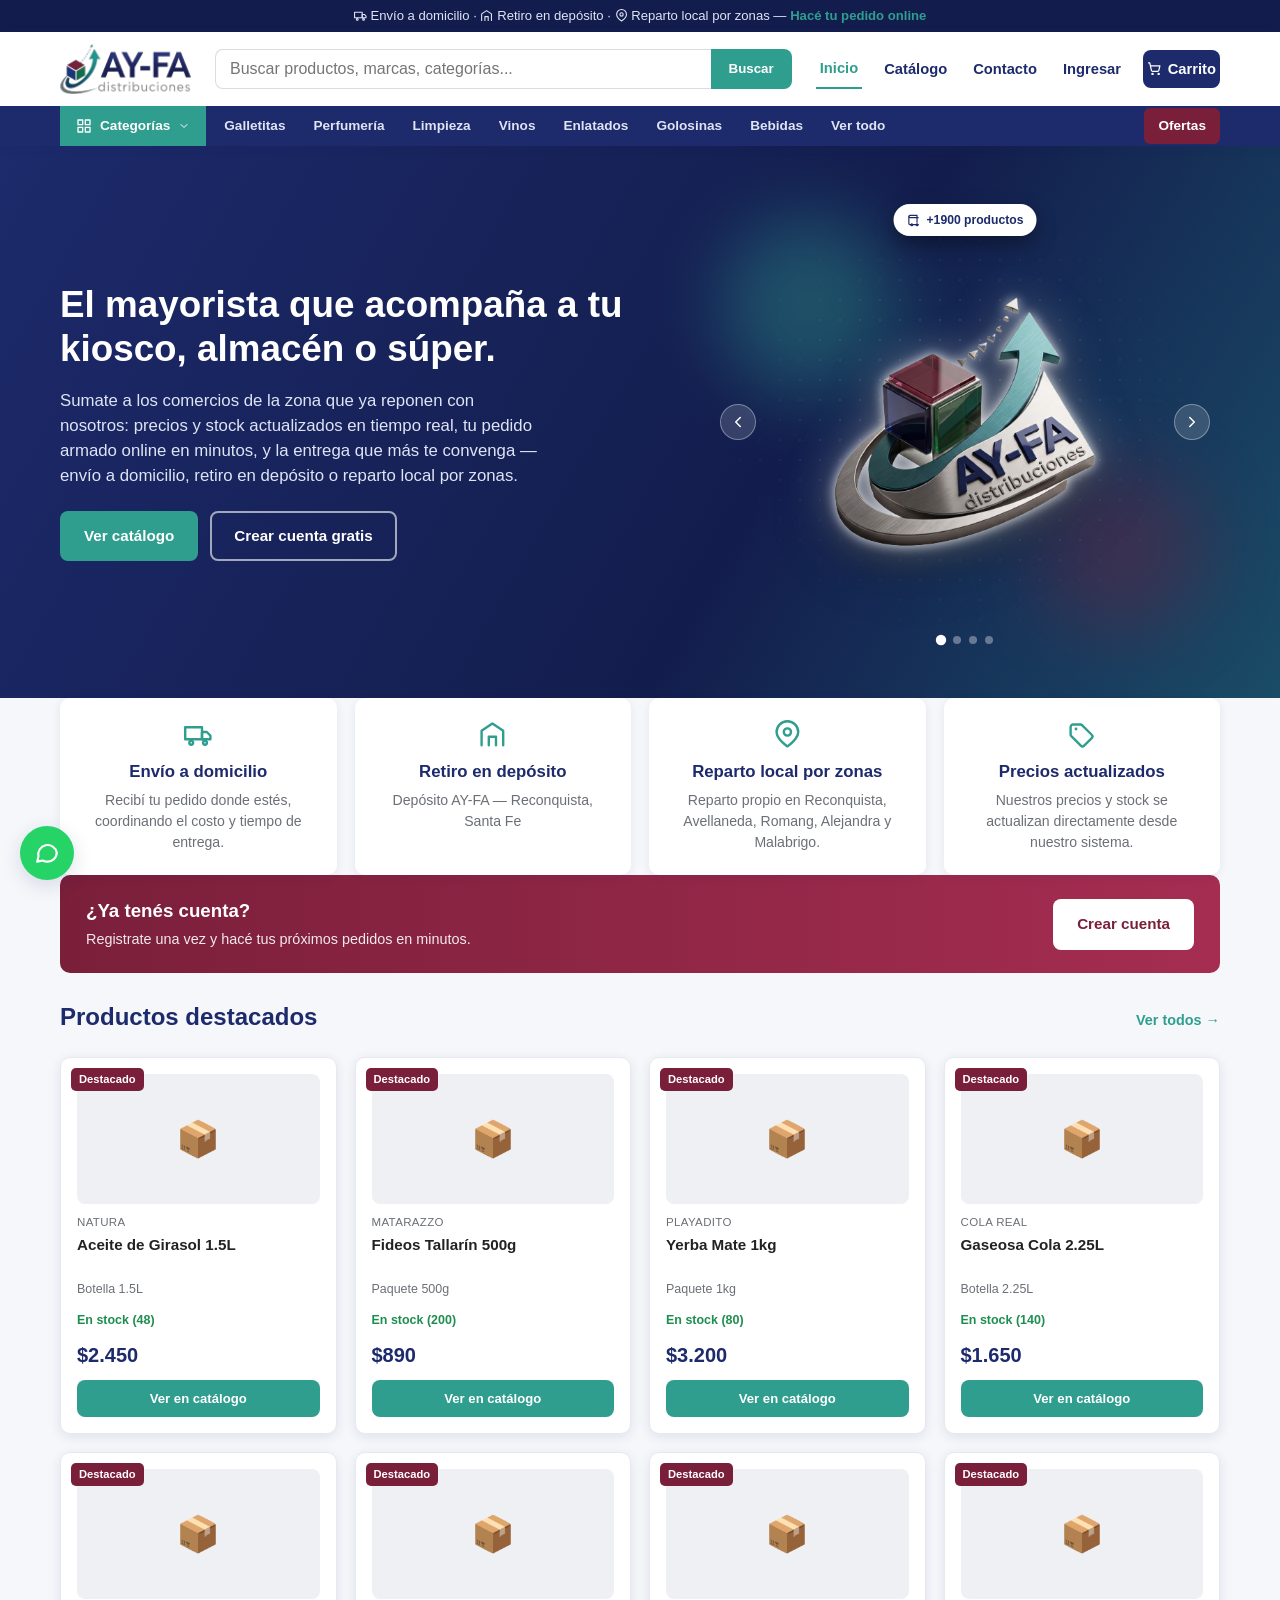
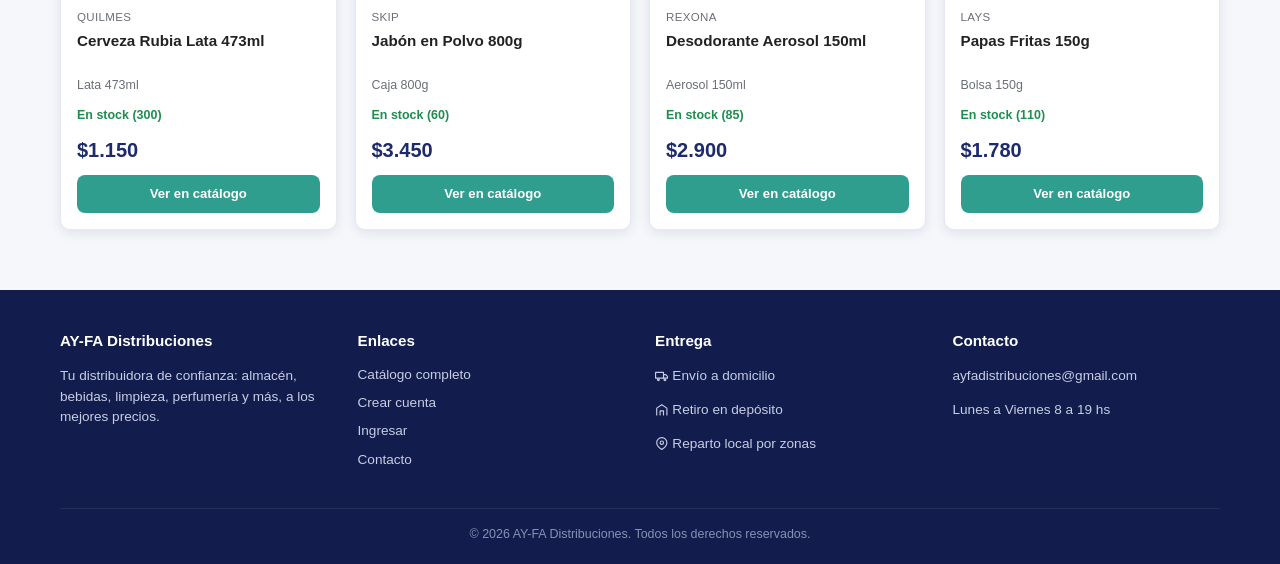
==== commit 1739cf03: "Add files via upload" ====
--- a/index.html
+++ b/index.html
@@ -1,4 +1,3 @@
-
 <!DOCTYPE html>
 <html lang="es">
 <head>
@@ -108,7 +107,7 @@
 <div class="beneficio-card">
 <div class="icono"><svg viewBox="0 0 24 24" fill="none" stroke="currentColor" stroke-width="2" stroke-linecap="round" stroke-linejoin="round" style="width:1.8rem;height:1.8rem"><path d="M21 10c0 6-9 12-9 12s-9-6-9-12a9 9 0 1 1 18 0z"></path><circle cx="12" cy="10" r="3"></circle></svg></div>
 <h3>Reparto local por zonas</h3>
-<p>Reparto propio en Centro, Zona Norte, Zona Sur y Zona Oeste.</p>
+<p>Reparto propio en Reconquista, Avellaneda, Romang, Alejandra y Malabrigo.</p>
 </div>
 <div class="beneficio-card">
 <div class="icono"><svg viewBox="0 0 24 24" fill="none" stroke="currentColor" stroke-width="2" stroke-linecap="round" stroke-linejoin="round" style="width:1.8rem;height:1.8rem"><path d="M20.6 12.3 12.7 4.4a2 2 0 0 0-1.4-.6H5a2 2 0 0 0-2 2v6.3c0 .5.2 1 .6 1.4l7.9 7.9a2 2 0 0 0 2.8 0l6.3-6.3a2 2 0 0 0 0-2.8z"></path><circle cx="7.5" cy="7.5" r="1.2" fill="currentColor" stroke="none"></circle></svg></div>
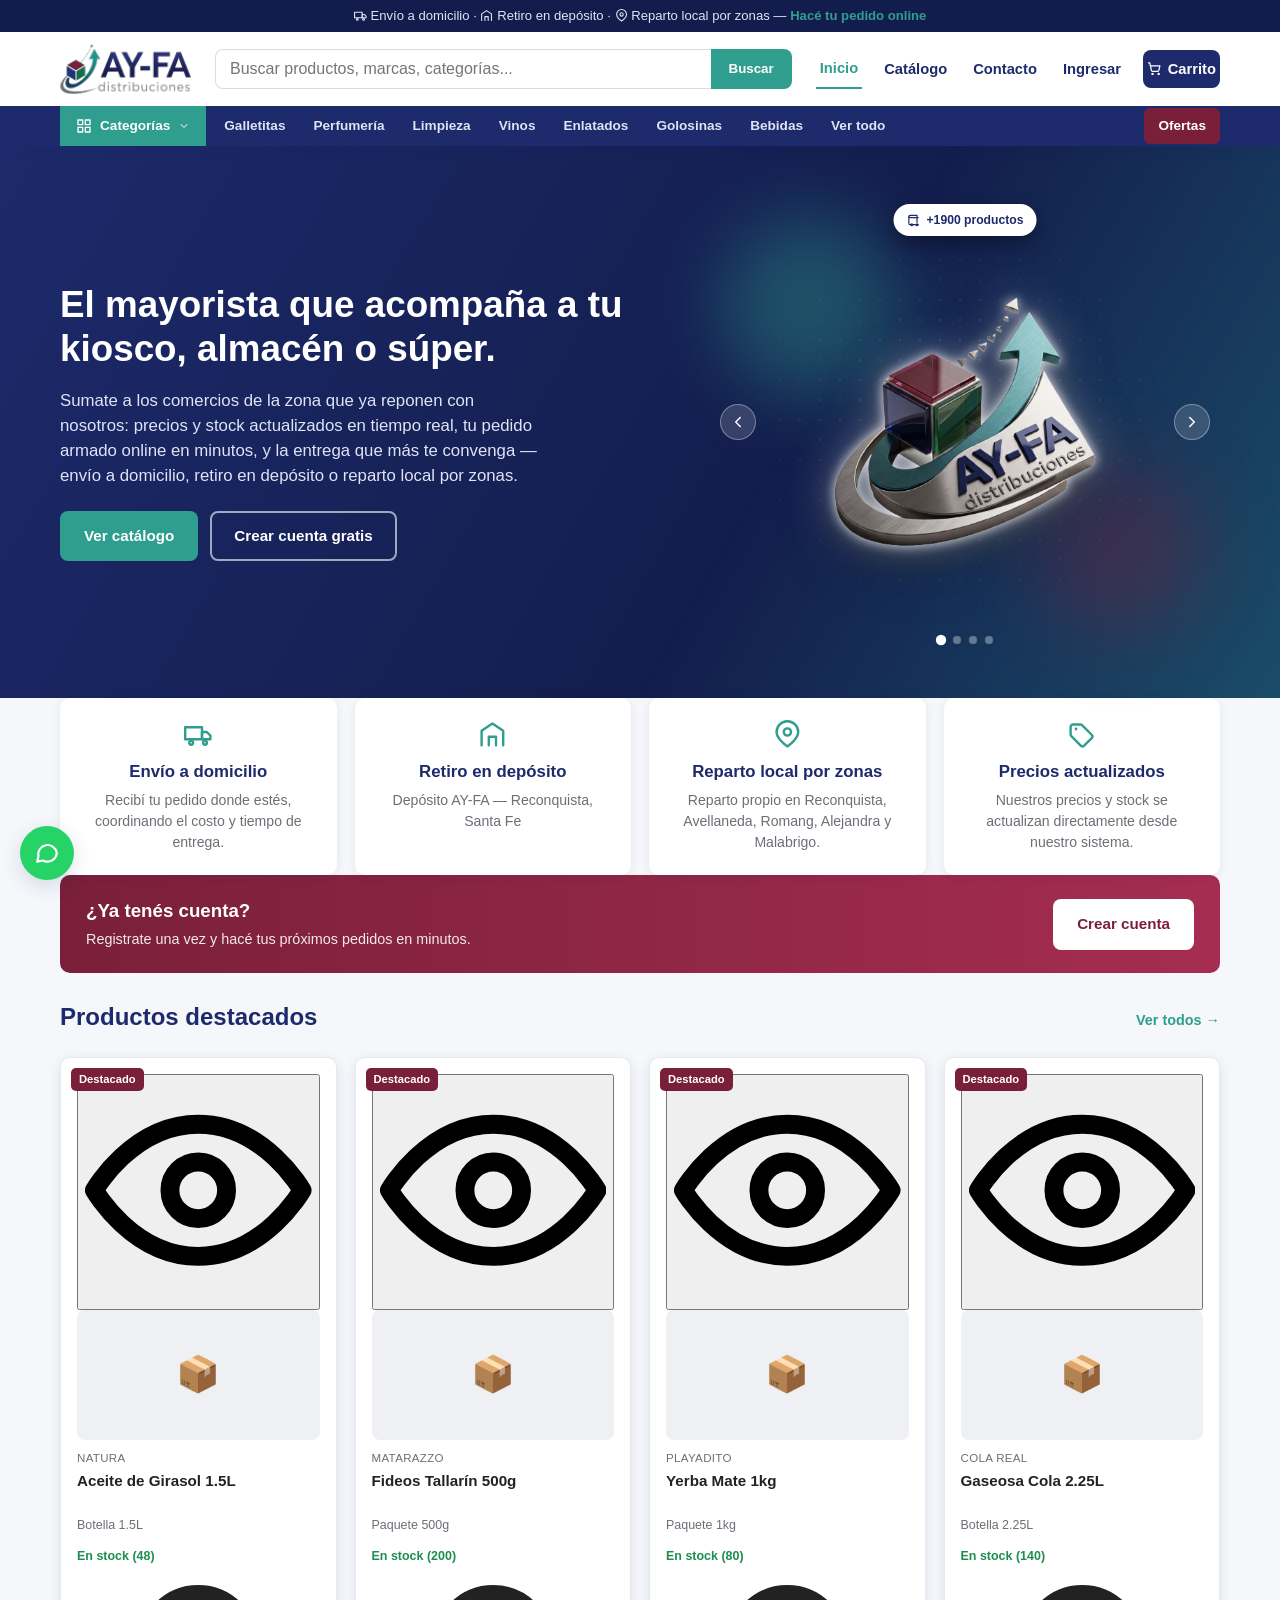
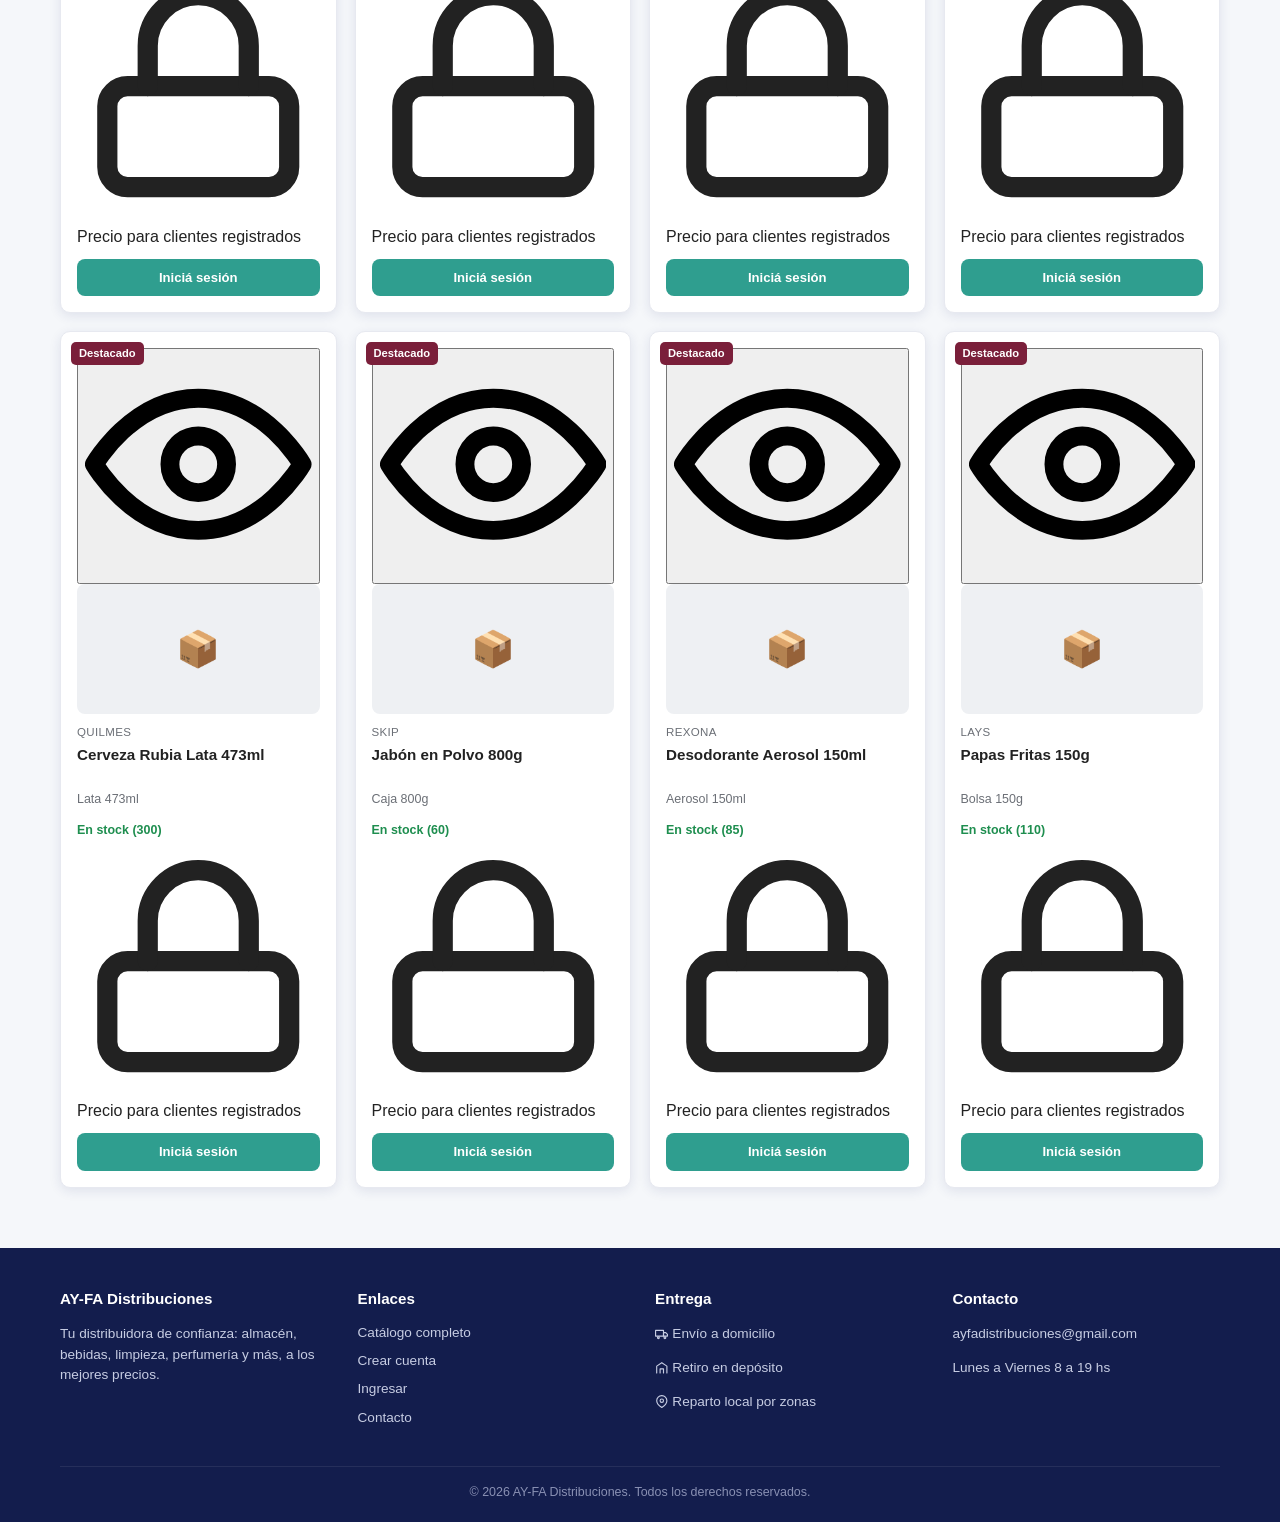
==== commit b373333f: "Add files via upload" ====
--- a/index.html
+++ b/index.html
@@ -127,7 +127,7 @@
 </div>
 <a href="catalogo.html?oferta=1" class="btn btn-danger" style="margin-left:auto;">Ver todas</a>
 </div>
-<div class="productos-grid" id="ofertas-grid"></div>
+<div class="productos-grid productos-grid-grande" id="ofertas-grid"></div>
 </section>
 
 <section class="container">
@@ -186,12 +186,14 @@
 <script src="js/megamenu.js"></script>
 <script src="js/auth.js"></script>
 <script src="js/carrito.js"></script>
+<script src="js/quickview.js"></script>
 <script src="js/principal.js"></script>
 <script>
 (async function () {
 const productos = await AyfaDatos.obtenerProductos();
 const destacados = productos.filter(p => p.destacado || (p.precioPromo && p.precioPromo > 0)).slice(0, 8);
 const lista = destacados.length ? destacados : productos.slice(0, 8);
+const logueadoHome = !!AyfaAuth.usuarioActual();
 const grid = document.getElementById("destacados-grid");
 grid.innerHTML = lista.map(p => {
 const stockInfo = AyfaDatos.estadoStock(p.stock);
@@ -201,16 +203,22 @@
 return `
 <div class="producto-card">
 ${badge ? `<span class="producto-badge">${badge}</span>` : ""}
+<button type="button" class="producto-ver" data-vermas="${p.id}" aria-label="Ver detalle"><svg viewBox="0 0 24 24" fill="none" stroke="currentColor" stroke-width="2" stroke-linecap="round" stroke-linejoin="round"><path d="M1 12s4-7 11-7 11 7 11 7-4 7-11 7-11-7-11-7z"></path><circle cx="12" cy="12" r="3"></circle></svg></button>
 <div class="producto-img">${p.imagen ? `<img src="${p.imagen}" alt="${p.nombre}">` : "📦"}</div>
 <div class="producto-marca">${p.marca || ""}</div>
 <div class="producto-nombre">${p.nombre}</div>
 <div class="producto-presentacion">${p.presentacion || ""}</div>
 <div class="stock-info ${stockInfo.clase}">${stockInfo.texto}</div>
+${logueadoHome ? `
 <div class="producto-precio-row">
 ${tienePromo ? `<span class="precio-tachado">${AyfaDatos.formatoPrecio(p.precio)}</span>` : ""}
 <span class="precio">${AyfaDatos.formatoPrecio(precioMostrar)}</span>
 </div>
 <a href="catalogo.html" class="btn btn-primary btn-sm" style="margin-top:10px; text-align:center;">Ver en catálogo</a>
+` : `
+<div class="precio-oculto"><svg viewBox="0 0 24 24" fill="none" stroke="currentColor" stroke-width="2" stroke-linecap="round" stroke-linejoin="round"><rect x="3" y="11" width="18" height="10" rx="2"></rect><path d="M7 11V7a5 5 0 0 1 10 0v4"></path></svg><span>Precio para clientes registrados</span></div>
+<a href="ingresar.html" class="btn btn-primary btn-sm" style="margin-top:10px; text-align:center;">Iniciá sesión</a>
+`}
 </div>`;
 }).join("");
 
@@ -225,16 +233,22 @@
 return `
 <div class="producto-card">
 <span class="producto-badge">${p.promo || "Oferta"}</span>
+<button type="button" class="producto-ver" data-vermas="${p.id}" aria-label="Ver detalle"><svg viewBox="0 0 24 24" fill="none" stroke="currentColor" stroke-width="2" stroke-linecap="round" stroke-linejoin="round"><path d="M1 12s4-7 11-7 11 7 11 7-4 7-11 7-11-7-11-7z"></path><circle cx="12" cy="12" r="3"></circle></svg></button>
 <div class="producto-img">${p.imagen ? `<img src="${p.imagen}" alt="${p.nombre}">` : "📦"}</div>
 <div class="producto-marca">${p.marca || ""}</div>
 <div class="producto-nombre">${p.nombre}</div>
 <div class="producto-presentacion">${p.presentacion || ""}</div>
 <div class="stock-info ${stockInfo.clase}">${stockInfo.texto}</div>
+${logueadoHome ? `
 <div class="producto-precio-row">
 <span class="precio-tachado">${AyfaDatos.formatoPrecio(p.precio)}</span>
 <span class="precio">${AyfaDatos.formatoPrecio(p.precioPromo)}</span>
 </div>
 <a href="catalogo.html?oferta=1" class="btn btn-primary btn-sm" style="margin-top:10px; text-align:center;">Ver en catálogo</a>
+` : `
+<div class="precio-oculto"><svg viewBox="0 0 24 24" fill="none" stroke="currentColor" stroke-width="2" stroke-linecap="round" stroke-linejoin="round"><rect x="3" y="11" width="18" height="10" rx="2"></rect><path d="M7 11V7a5 5 0 0 1 10 0v4"></path></svg><span>Precio para clientes registrados</span></div>
+<a href="ingresar.html" class="btn btn-primary btn-sm" style="margin-top:10px; text-align:center;">Iniciá sesión</a>
+`}
 </div>`;
 }).join("");
 }
@@ -261,9 +275,11 @@
   const imgHTML = p.imagen
     ? `<img src="${p.imagen}" alt="${p.nombre}">`
     : iconoProducto();
-  const precioHTML = tienePromo
-    ? `<span class="tachado">${AyfaDatos.formatoPrecio(p.precio)}</span><span class="promo">${AyfaDatos.formatoPrecio(p.precioPromo)}</span>`
-    : `<span class="normal">${AyfaDatos.formatoPrecio(p.precio)}</span>`;
+  const precioHTML = !AyfaAuth.usuarioActual()
+    ? `<a href="ingresar.html" class="normal" style="font-size:.95rem; text-decoration:underline;">Iniciá sesión para ver precio</a>`
+    : (tienePromo
+      ? `<span class="tachado">${AyfaDatos.formatoPrecio(p.precio)}</span><span class="promo">${AyfaDatos.formatoPrecio(p.precioPromo)}</span>`
+      : `<span class="normal">${AyfaDatos.formatoPrecio(p.precio)}</span>`);
   return `
     <div class="hero-oferta-card">
       ${tienePromo ? `<div class="hero-oferta-badge">${p.promo || "Oferta"}</div>` : ""}
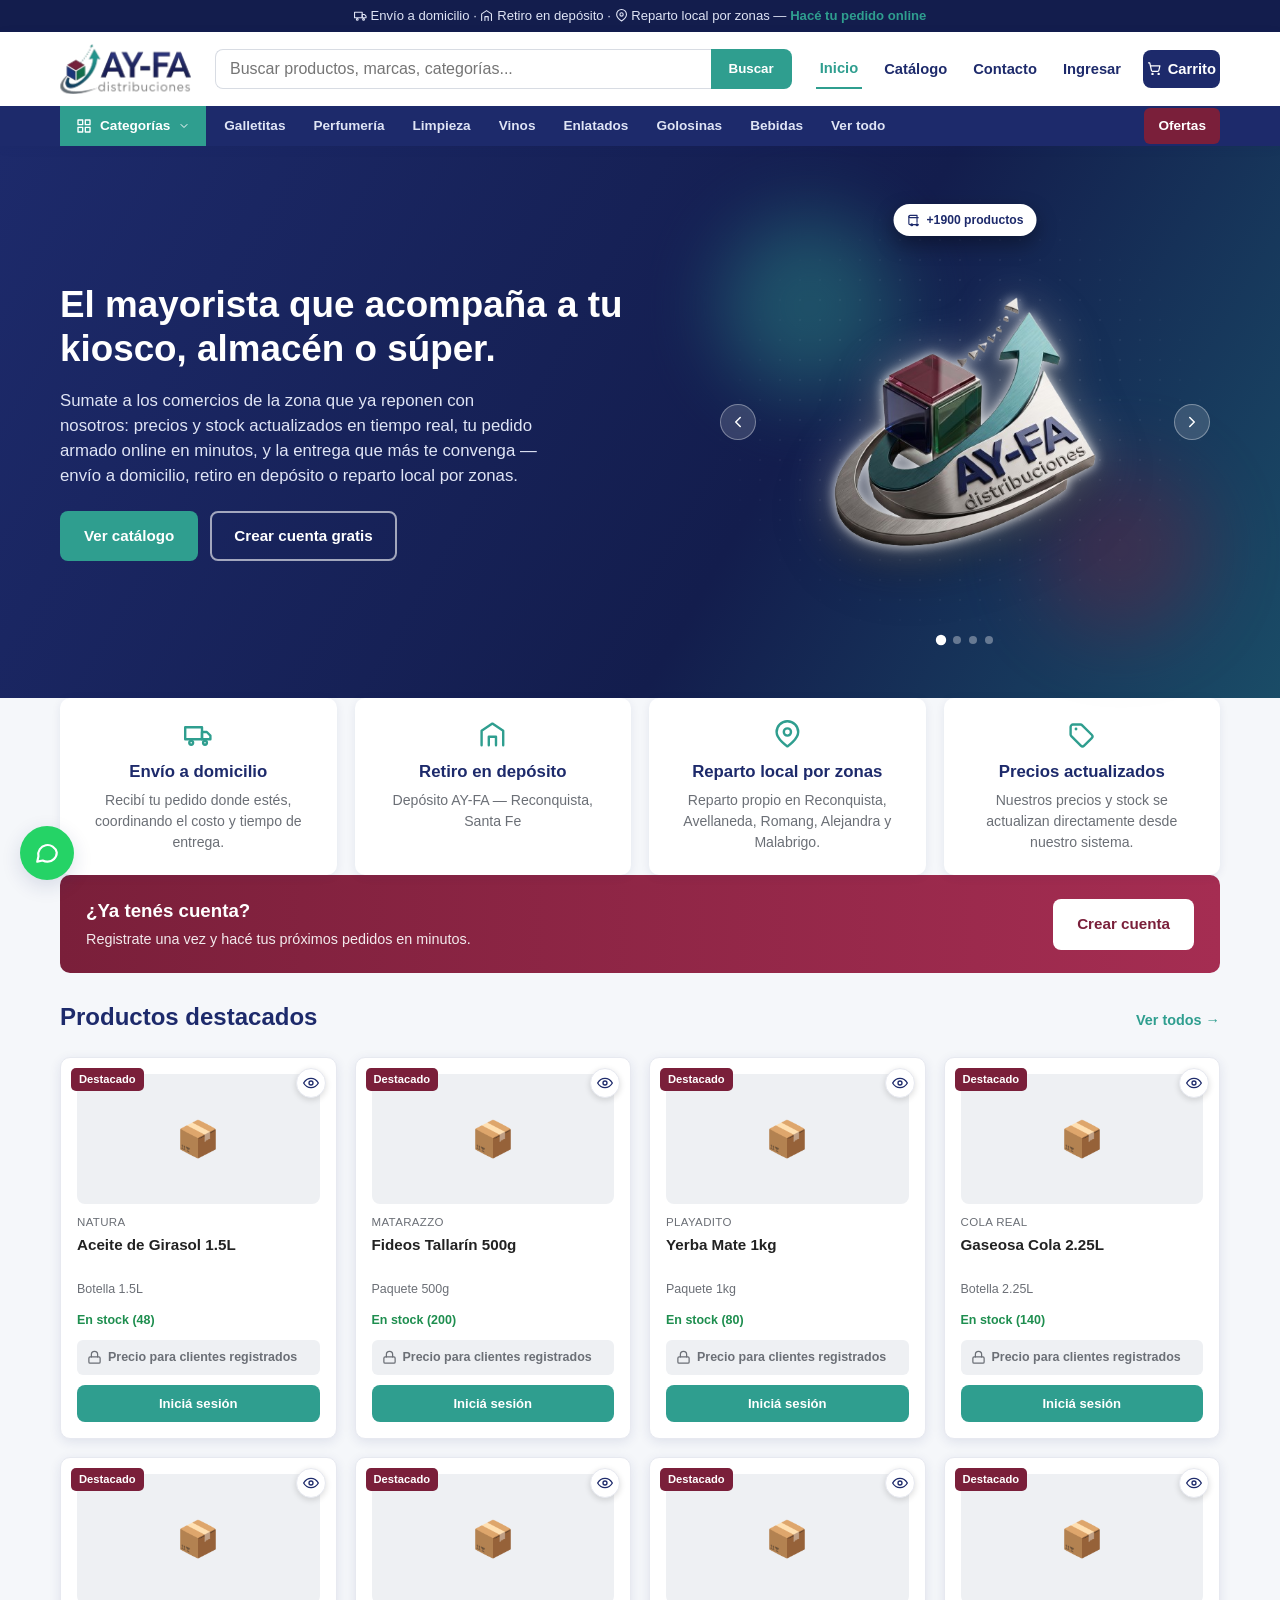
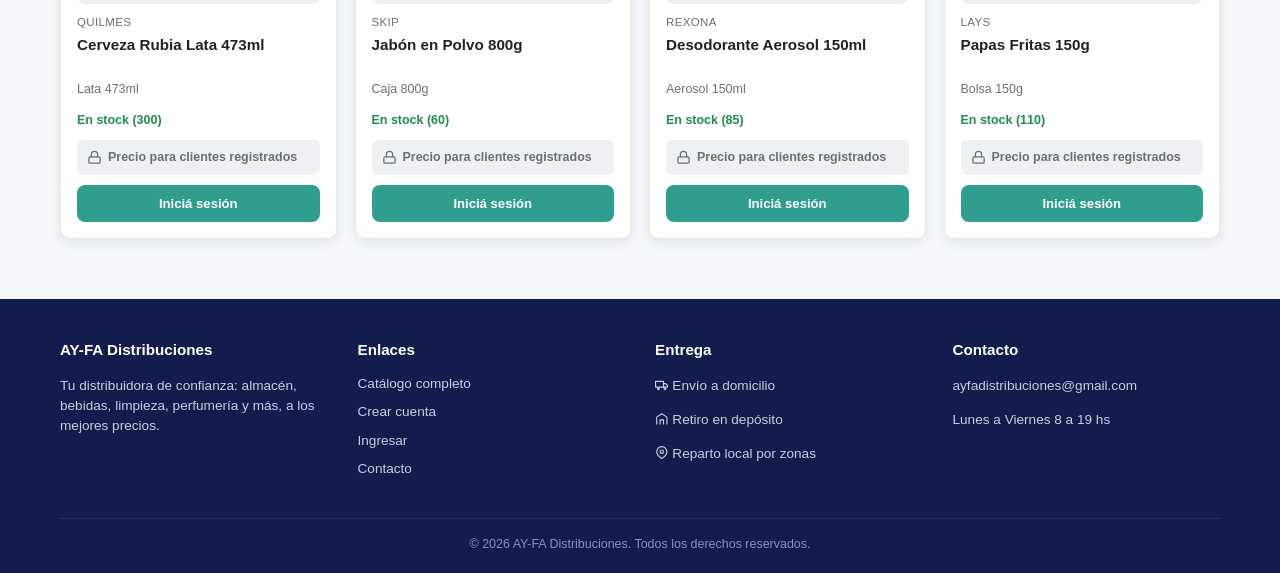
==== commit 11abedfe: "Add files via upload" ====
--- a/index.html
+++ b/index.html
@@ -202,7 +202,7 @@
 const badge = tienePromo ? (p.promo || "Oferta") : (p.destacado ? "Destacado" : "");
 return `
 <div class="producto-card">
-${badge ? `<span class="producto-badge">${badge}</span>` : ""}
+${tienePromo ? `<div class="cinta-oferta">${(p.promo || "Oferta").toUpperCase()}</div>` : (badge ? `<span class="producto-badge">${badge}</span>` : "")}
 <button type="button" class="producto-ver" data-vermas="${p.id}" aria-label="Ver detalle"><svg viewBox="0 0 24 24" fill="none" stroke="currentColor" stroke-width="2" stroke-linecap="round" stroke-linejoin="round"><path d="M1 12s4-7 11-7 11 7 11 7-4 7-11 7-11-7-11-7z"></path><circle cx="12" cy="12" r="3"></circle></svg></button>
 <div class="producto-img">${p.imagen ? `<img src="${p.imagen}" alt="${p.nombre}">` : "📦"}</div>
 <div class="producto-marca">${p.marca || ""}</div>
--- a/css/estilos.css
+++ b/css/estilos.css
@@ -501,7 +501,19 @@
   border: 1px solid #e7e9f0;
   box-shadow: 0 3px 12px rgba(29,42,107,0.10);
   padding: 16px; display:flex; flex-direction:column; position:relative;
+  overflow:hidden;
   transition: box-shadow .18s ease, transform .18s ease, border-color .18s ease;
+}
+/* Cinta diagonal de OFERTA (cuando PrecioPromo < Precio en la planilla) */
+.cinta-oferta{
+  position:absolute; top:16px; left:-40px; z-index:3;
+  width:150px; text-align:center;
+  background: linear-gradient(135deg, #ff7a3d, #d81f2f);
+  color:#fff; font-weight:800; font-size:.72rem; letter-spacing:.04em;
+  padding:5px 0; transform: rotate(-45deg);
+  box-shadow: 0 3px 8px rgba(0,0,0,.28);
+  text-transform:uppercase;
+  pointer-events:none;
 }
 .producto-card:hover{
   box-shadow: 0 10px 26px rgba(29,42,107,0.18);
@@ -517,6 +529,61 @@
 .producto-badge{
   position:absolute; top:10px; left:10px; background: var(--maroon); color:#fff;
   font-size: 0.7rem; font-weight:700; padding: 3px 8px; border-radius: 5px;
+}
+.producto-ver{
+  position:absolute; top:10px; right:10px; z-index:2;
+  width:30px; height:30px; border-radius:50%;
+  background:#fff; border:1px solid #e7e9f0; box-shadow:0 2px 6px rgba(0,0,0,.14);
+  display:flex; align-items:center; justify-content:center; cursor:pointer;
+  color: var(--navy); padding:0;
+}
+.producto-ver:hover{ background: var(--gray-light); color: var(--teal-dark); }
+.producto-ver svg{ width:16px; height:16px; }
+
+/* ---------- Modal de detalle rápido (ícono ojito) ---------- */
+.qv-overlay{
+  position:fixed; inset:0; background: rgba(15,20,40,.55); z-index:1000;
+  display:none; align-items:center; justify-content:center; padding:20px;
+}
+.qv-overlay.activo{ display:flex; }
+.qv-modal{
+  background:#fff; border-radius:14px; max-width:700px; width:100%;
+  max-height:90vh; overflow:auto; position:relative;
+  box-shadow: 0 30px 60px rgba(0,0,0,.35);
+}
+.qv-cerrar{
+  position:absolute; top:12px; right:14px; background:none; border:none;
+  font-size:1.7rem; line-height:1; cursor:pointer; color: var(--gray); z-index:2;
+}
+.qv-cerrar:hover{ color: var(--navy); }
+.qv-grid{ display:grid; grid-template-columns: 1fr 1fr; }
+.qv-img{
+  background: var(--gray-light); display:flex; align-items:center; justify-content:center;
+  min-height:280px; border-radius:14px 0 0 14px; overflow:hidden;
+}
+.qv-img img{ width:100%; height:100%; object-fit:cover; }
+.qv-img svg{ width:60px; height:60px; color:#b7bccb; }
+.qv-info{ padding:36px 32px; }
+.qv-eyebrow{ font-size:.72rem; font-weight:800; color: var(--teal); text-transform:uppercase; letter-spacing:.05em; margin-bottom:6px; }
+.qv-nombre{ margin:0 0 12px; color: var(--navy); font-size:1.25rem; line-height:1.3; }
+.qv-precio{ font-size:1.6rem; font-weight:800; color: var(--navy); margin-bottom:12px; }
+.qv-precio .tachado{ font-size:1rem; color: var(--gray); text-decoration:line-through; margin-right:8px; font-weight:600; }
+.qv-bulto{
+  display:flex; align-items:center; justify-content:space-between; gap:10px;
+  background: var(--gray-light); border-radius:8px; padding:10px 14px;
+  margin-bottom:14px;
+}
+.qv-bulto-label{ font-size:.82rem; font-weight:700; color: var(--navy); }
+.qv-bulto-precio{ font-size:1.1rem; font-weight:800; color: var(--maroon); }
+.qv-meta{ font-size:.82rem; color: var(--gray); margin-bottom:20px; }
+.qv-meta div{ margin-bottom:4px; }
+.qv-cantidad{ display:flex; align-items:center; gap:10px; margin-bottom:16px; }
+.qv-cantidad label{ font-weight:700; color: var(--navy); font-size:.88rem; }
+.qv-cantidad input{ width:70px; padding:8px; border:1px solid #d8dce3; border-radius:6px; }
+@media (max-width:640px){
+  .qv-grid{ grid-template-columns: 1fr; }
+  .qv-img{ border-radius:14px 14px 0 0; min-height:200px; }
+  .qv-info{ padding:26px 22px; }
 }
 .producto-marca{ font-size: 0.72rem; color: var(--gray); text-transform:uppercase; letter-spacing:.03em; }
 .producto-nombre{ font-weight:700; color:#222; font-size: 0.95rem; margin: 3px 0 6px; min-height: 40px; }
@@ -529,6 +596,13 @@
 .stock-bajo{ color: var(--warning); }
 .stock-sin{ color: var(--danger); }
 .add-cart-row{ display:flex; gap:6px; align-items:center; }
+.precio-oculto{
+  display:flex; align-items:center; gap:6px;
+  color: var(--gray); font-size:.78rem; font-weight:600;
+  background: var(--gray-light); border-radius:6px; padding:8px 10px;
+  margin-top:auto;
+}
+.precio-oculto svg{ width:15px; height:15px; flex-shrink:0; }
 .qty-input{
   width: 52px; text-align:center; padding: 8px 4px; border:1px solid #d8dce3; border-radius:6px;
 }
@@ -596,6 +670,19 @@
 .ofertas-eyebrow{ font-size:.72rem; font-weight:800; color:var(--maroon); text-transform:uppercase; letter-spacing:.04em; }
 .ofertas-header h2{ margin:2px 0 2px; color:var(--navy); font-size:1.4rem; }
 .ofertas-header p{ margin:0; color:var(--gray); font-size:.88rem; }
+.productos-grid-grande{
+  grid-template-columns: repeat(auto-fill, minmax(280px,1fr));
+  gap: 24px;
+}
+.productos-grid-grande .producto-card{ padding:22px; }
+.productos-grid-grande .producto-img{ height:200px; margin-bottom:14px; }
+.productos-grid-grande .producto-nombre{ font-size:1.08rem; min-height:auto; }
+.productos-grid-grande .producto-precio-row .precio{ font-size:1.55rem; }
+.productos-grid-grande .producto-badge{ font-size:.78rem; padding:5px 10px; }
+@media (max-width:640px){
+  .productos-grid-grande{ grid-template-columns: repeat(auto-fill, minmax(220px,1fr)); gap:16px; }
+  .productos-grid-grande .producto-img{ height:150px; }
+}
 
 /* ---------- Promos banner ---------- */
 .promo-banner{
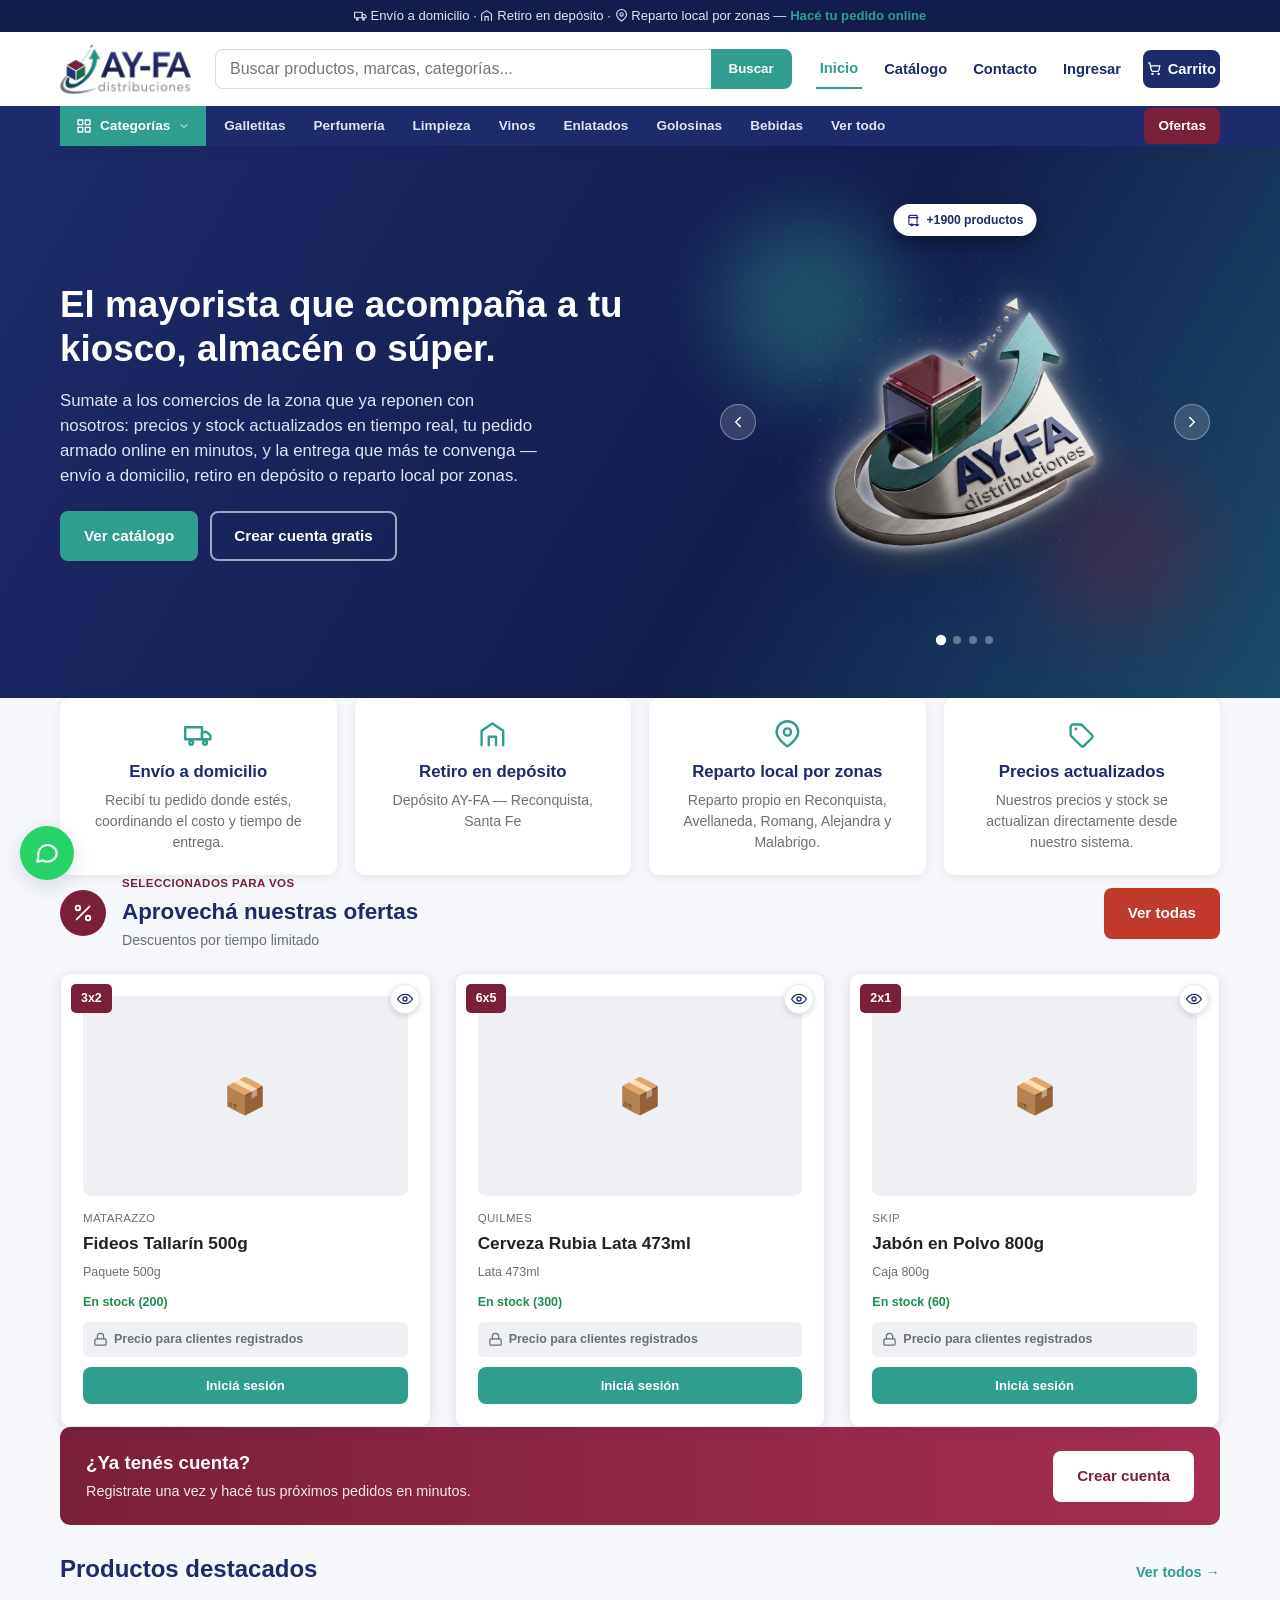
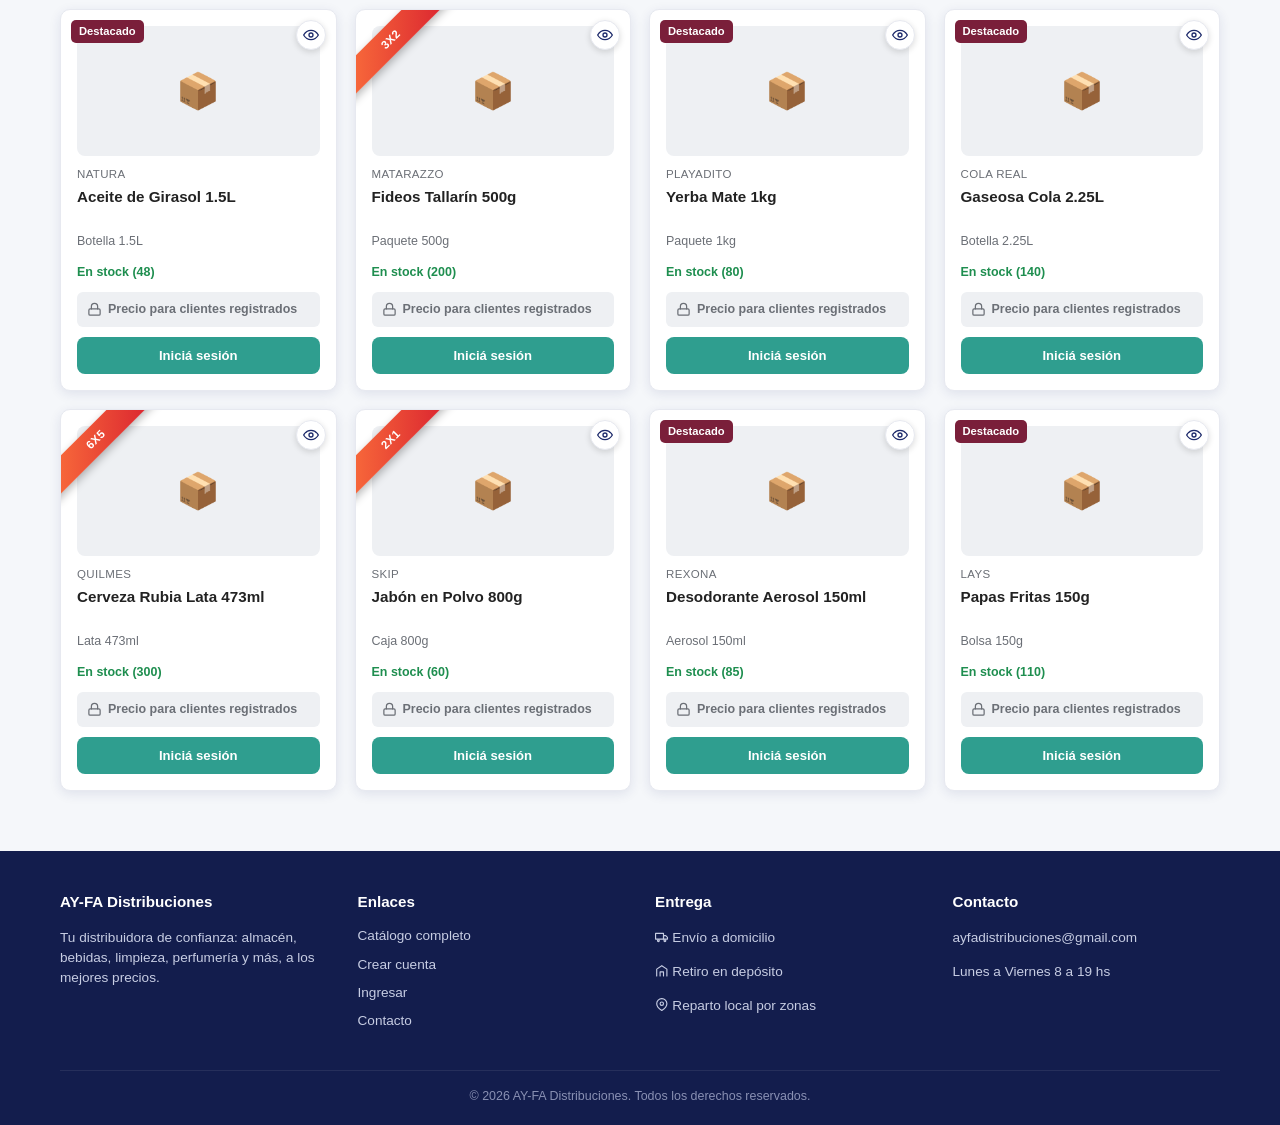
==== commit dbe08a5d: "Add files via upload" ====
--- a/index.html
+++ b/index.html
@@ -191,14 +191,16 @@
 <script>
 (async function () {
 const productos = await AyfaDatos.obtenerProductos();
-const destacados = productos.filter(p => p.destacado || (p.precioPromo && p.precioPromo > 0)).slice(0, 8);
+const destacados = productos.filter(p => p.destacado || AyfaDatos.tienePromoActiva(p)).slice(0, 8);
 const lista = destacados.length ? destacados : productos.slice(0, 8);
 const logueadoHome = !!AyfaAuth.usuarioActual();
 const grid = document.getElementById("destacados-grid");
 grid.innerHTML = lista.map(p => {
 const stockInfo = AyfaDatos.estadoStock(p.stock);
-const tienePromo = p.precioPromo && p.precioPromo > 0 && p.precioPromo < p.precio;
-const precioMostrar = tienePromo ? p.precioPromo : p.precio;
+const tienePromo = AyfaDatos.tienePromoActiva(p);
+const esPromoFlat = p.precioPromo && p.precioPromo > 0 && p.precioPromo < p.precio;
+const nxm = AyfaDatos.parsePromoNxM(p.promo);
+const precioMostrar = esPromoFlat ? p.precioPromo : p.precio;
 const badge = tienePromo ? (p.promo || "Oferta") : (p.destacado ? "Destacado" : "");
 return `
 <div class="producto-card">
@@ -211,9 +213,10 @@
 <div class="stock-info ${stockInfo.clase}">${stockInfo.texto}</div>
 ${logueadoHome ? `
 <div class="producto-precio-row">
-${tienePromo ? `<span class="precio-tachado">${AyfaDatos.formatoPrecio(p.precio)}</span>` : ""}
+${esPromoFlat ? `<span class="precio-tachado">${AyfaDatos.formatoPrecio(p.precio)}</span>` : ""}
 <span class="precio">${AyfaDatos.formatoPrecio(precioMostrar)}</span>
 </div>
+${nxm ? `<div class="promo-aviso">Llevando ${nxm.lleva} pagás ${nxm.paga}</div>` : ""}
 <a href="catalogo.html" class="btn btn-primary btn-sm" style="margin-top:10px; text-align:center;">Ver en catálogo</a>
 ` : `
 <div class="precio-oculto"><svg viewBox="0 0 24 24" fill="none" stroke="currentColor" stroke-width="2" stroke-linecap="round" stroke-linejoin="round"><rect x="3" y="11" width="18" height="10" rx="2"></rect><path d="M7 11V7a5 5 0 0 1 10 0v4"></path></svg><span>Precio para clientes registrados</span></div>
@@ -225,11 +228,13 @@
 // ---------- Sección de ofertas (solo si hay PrecioPromo cargado) ----------
 const seccionOfertas = document.getElementById("seccion-ofertas");
 const ofertasGrid = document.getElementById("ofertas-grid");
-const ofertasReales = productos.filter(p => p.precioPromo && p.precioPromo > 0 && p.precioPromo < p.precio);
+const ofertasReales = productos.filter(p => AyfaDatos.tienePromoActiva(p));
 if (ofertasReales.length) {
 seccionOfertas.style.display = "";
 ofertasGrid.innerHTML = ofertasReales.slice(0, 8).map(p => {
 const stockInfo = AyfaDatos.estadoStock(p.stock);
+const esPromoFlat = p.precioPromo && p.precioPromo > 0 && p.precioPromo < p.precio;
+const nxm = AyfaDatos.parsePromoNxM(p.promo);
 return `
 <div class="producto-card">
 <span class="producto-badge">${p.promo || "Oferta"}</span>
@@ -241,9 +246,10 @@
 <div class="stock-info ${stockInfo.clase}">${stockInfo.texto}</div>
 ${logueadoHome ? `
 <div class="producto-precio-row">
-<span class="precio-tachado">${AyfaDatos.formatoPrecio(p.precio)}</span>
-<span class="precio">${AyfaDatos.formatoPrecio(p.precioPromo)}</span>
-</div>
+${esPromoFlat ? `<span class="precio-tachado">${AyfaDatos.formatoPrecio(p.precio)}</span>` : ""}
+<span class="precio">${AyfaDatos.formatoPrecio(esPromoFlat ? p.precioPromo : p.precio)}</span>
+</div>
+${nxm ? `<div class="promo-aviso">Llevando ${nxm.lleva} pagás ${nxm.paga}</div>` : ""}
 <a href="catalogo.html?oferta=1" class="btn btn-primary btn-sm" style="margin-top:10px; text-align:center;">Ver en catálogo</a>
 ` : `
 <div class="precio-oculto"><svg viewBox="0 0 24 24" fill="none" stroke="currentColor" stroke-width="2" stroke-linecap="round" stroke-linejoin="round"><rect x="3" y="11" width="18" height="10" rx="2"></rect><path d="M7 11V7a5 5 0 0 1 10 0v4"></path></svg><span>Precio para clientes registrados</span></div>
@@ -271,13 +277,15 @@
 // ícono genérico como placeholder hasta que se cargue una foto.
 function armarSlideProducto(p) {
   if (!p) return "";
-  const tienePromo = p.precioPromo && p.precioPromo > 0 && p.precioPromo < p.precio;
+  const tienePromo = AyfaDatos.tienePromoActiva(p);
+  const esPromoFlat = p.precioPromo && p.precioPromo > 0 && p.precioPromo < p.precio;
+  const nxm = AyfaDatos.parsePromoNxM(p.promo);
   const imgHTML = p.imagen
     ? `<img src="${p.imagen}" alt="${p.nombre}">`
     : iconoProducto();
   const precioHTML = !AyfaAuth.usuarioActual()
     ? `<a href="ingresar.html" class="normal" style="font-size:.95rem; text-decoration:underline;">Iniciá sesión para ver precio</a>`
-    : (tienePromo
+    : (esPromoFlat
       ? `<span class="tachado">${AyfaDatos.formatoPrecio(p.precio)}</span><span class="promo">${AyfaDatos.formatoPrecio(p.precioPromo)}</span>`
       : `<span class="normal">${AyfaDatos.formatoPrecio(p.precio)}</span>`);
   return `
@@ -288,16 +296,18 @@
         <div class="hero-oferta-cat">${p.categoria || ""}</div>
         <div class="hero-oferta-nombre">${p.nombre}</div>
         <div class="hero-oferta-precios">${precioHTML}</div>
+        ${nxm && AyfaAuth.usuarioActual() ? `<div class="promo-aviso">Llevando ${nxm.lleva} pagás ${nxm.paga}</div>` : ""}
         <div class="hero-oferta-caption">Precio actualizado en vivo</div>
       </div>
     </div>
   `;
 }
 
-// Prioridad para elegir qué mostrar: 1) ofertas reales (PrecioPromo
-// cargado), 2) productos destacados, 3) productos al azar con precio.
-// Así, apenas se cargan ofertas en la planilla, aparecen acá solas.
-const conOferta = productos.filter(p => p.precioPromo && p.precioPromo > 0 && p.precioPromo < p.precio);
+// Prioridad para elegir qué mostrar: 1) ofertas reales (PrecioPromo o promo
+// de cantidad tipo 2x1 cargada), 2) productos destacados, 3) productos al
+// azar con precio. Así, apenas se cargan ofertas en la planilla, aparecen
+// acá solas.
+const conOferta = productos.filter(p => AyfaDatos.tienePromoActiva(p));
 const destacados2 = productos.filter(p => p.destacado);
 const conStock = productos.filter(p => p.precio && p.precio > 0);
 
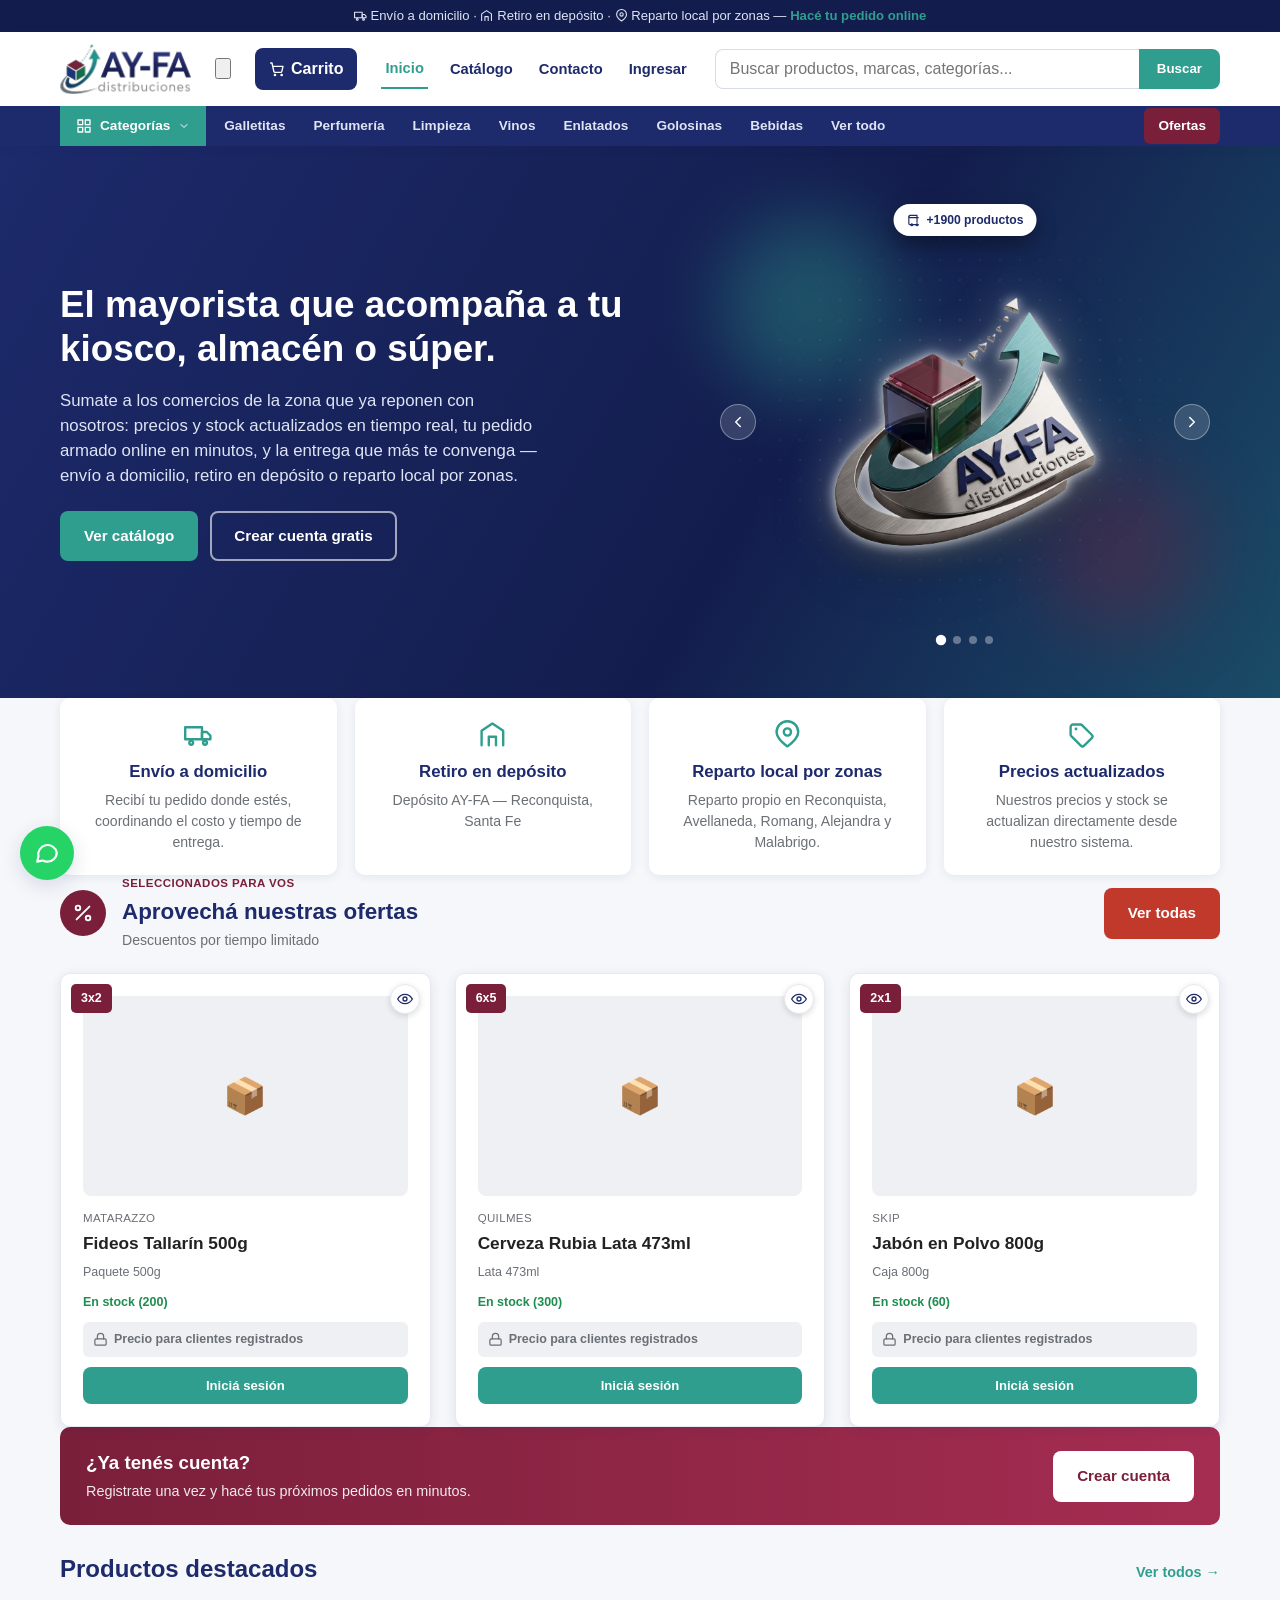
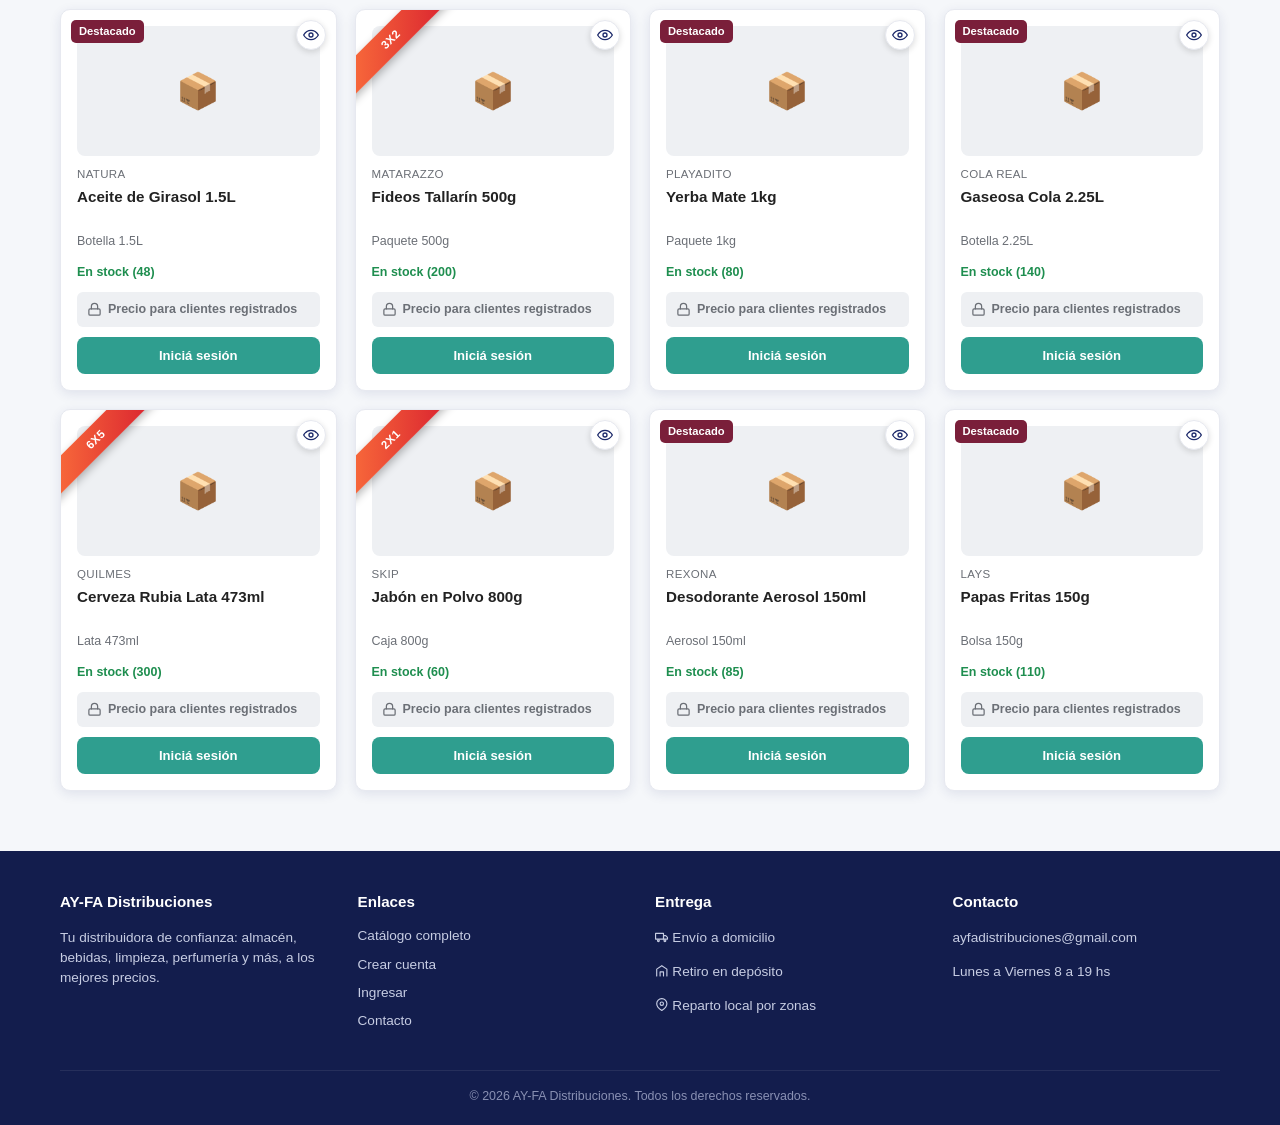
==== commit 0f1c8974: "Add files via upload" ====
--- a/index.html
+++ b/index.html
@@ -5,7 +5,7 @@
 <meta name="viewport" content="width=device-width, initial-scale=1.0">
 <title>AY-FA Distribuciones — Almacén, bebidas, limpieza y más al mejor precio</title>
 <meta name="description" content="Distribuidora AY-FA: catálogo completo con precios y stock en vivo, envío a domicilio, retiro en depósito y reparto local.">
-<link rel="icon" href="assets/logo.png">
+<link rel="icon" href="data:image/svg+xml,%3Csvg xmlns='http://www.w3.org/2000/svg' viewBox='0 0 100 100'%3E%3Ccircle cx='50' cy='50' r='42' fill='%2322c55e' stroke='%2315803d' stroke-width='6'/%3E%3C/svg%3E">
 <link rel="stylesheet" href="css/estilos.css">
 </head>
 <body>
@@ -15,18 +15,20 @@
 <header class="site-header">
 <div class="header-inner">
 <a href="index.html" class="logo-link"><img src="assets/logo.png" alt="AY-FA Distribuciones"></a>
-<form class="search-bar" data-search-form>
-<input type="text" placeholder="Buscar productos, marcas, categorías...">
-<button type="submit">Buscar</button>
-</form>
-<nav class="main-nav">
+<button type="button" class="nav-toggle" id="nav-toggle" aria-label="Abrir menú" aria-expanded="false"><svg viewBox="0 0 24 24" fill="none" stroke="currentColor" stroke-width="2" stroke-linecap="round" stroke-linejoin="round"><line x1="3" y1="6" x2="21" y2="6"></line><line x1="3" y1="12" x2="21" y2="12"></line><line x1="3" y1="18" x2="21" y2="18"></line></svg></button>
+<a href="carrito.html" class="cart-btn"><svg viewBox="0 0 24 24" fill="none" stroke="currentColor" stroke-width="2" stroke-linecap="round" stroke-linejoin="round" style="width:1em;height:1em;vertical-align:-0.15em"><circle cx="9" cy="21" r="1"></circle><circle cx="19" cy="21" r="1"></circle><path d="M2.5 3h2l2.7 12.4a2 2 0 0 0 2 1.6h8.1a2 2 0 0 0 2-1.6L21 8H6"></path></svg> Carrito <span class="cart-count" data-cart-count>0</span></a>
+<nav class="main-nav" id="main-nav">
 <a href="index.html" class="activo">Inicio</a>
 <a href="catalogo.html">Catálogo</a>
 <a href="contacto.html">Contacto</a>
 <a href="ingresar.html" data-login-link>Ingresar</a>
 <a href="mi-cuenta.html" class="user-chip" data-user-chip style="display:none;"></a>
-<a href="carrito.html" class="cart-btn"><svg viewBox="0 0 24 24" fill="none" stroke="currentColor" stroke-width="2" stroke-linecap="round" stroke-linejoin="round" style="width:1em;height:1em;vertical-align:-0.15em"><circle cx="9" cy="21" r="1"></circle><circle cx="19" cy="21" r="1"></circle><path d="M2.5 3h2l2.7 12.4a2 2 0 0 0 2 1.6h8.1a2 2 0 0 0 2-1.6L21 8H6"></path></svg> Carrito <span class="cart-count" data-cart-count>0</span></a>
 </nav>
+<form class="search-bar" data-search-form>
+<input type="text" placeholder="Buscar productos, marcas, categorías...">
+<button type="submit">Buscar</button>
+</form>
+
 </div>
 <div class="cat-bar">
 <div class="cat-bar-inner">
--- a/css/estilos.css
+++ b/css/estilos.css
@@ -640,6 +640,7 @@
 .carrito-item-info{ flex:1; }
 .carrito-item-info .nombre{ font-weight:700; font-size:0.92rem; }
 .carrito-item-info .precio-unit{ font-size:0.8rem; color:var(--gray); }
+.promo-aviso{ font-size:0.78rem; font-weight:700; color:#c2410c; margin-top:2px; }
 .carrito-item-acciones{ display:flex; align-items:center; gap:8px; }
 .quitar-item{ color: var(--danger); font-size: 0.78rem; font-weight:700; cursor:pointer; margin-left: 10px; }
 
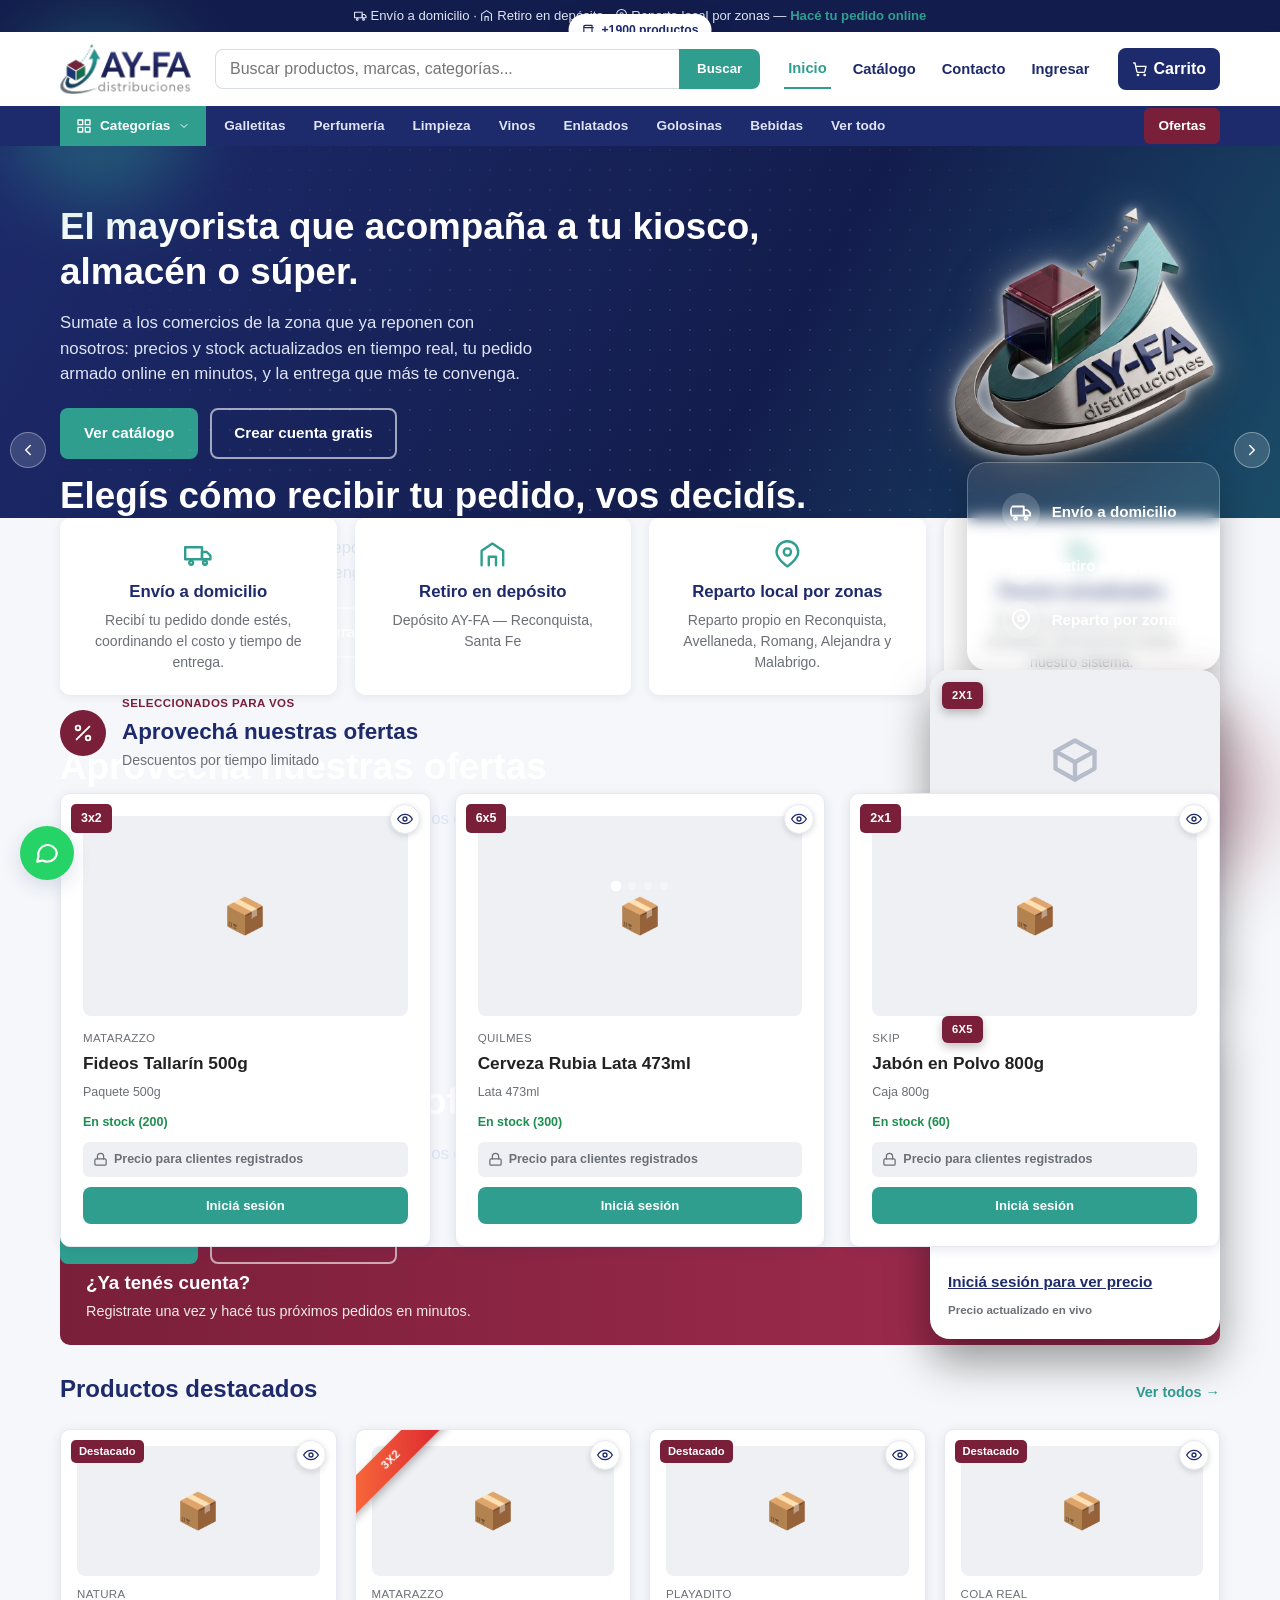
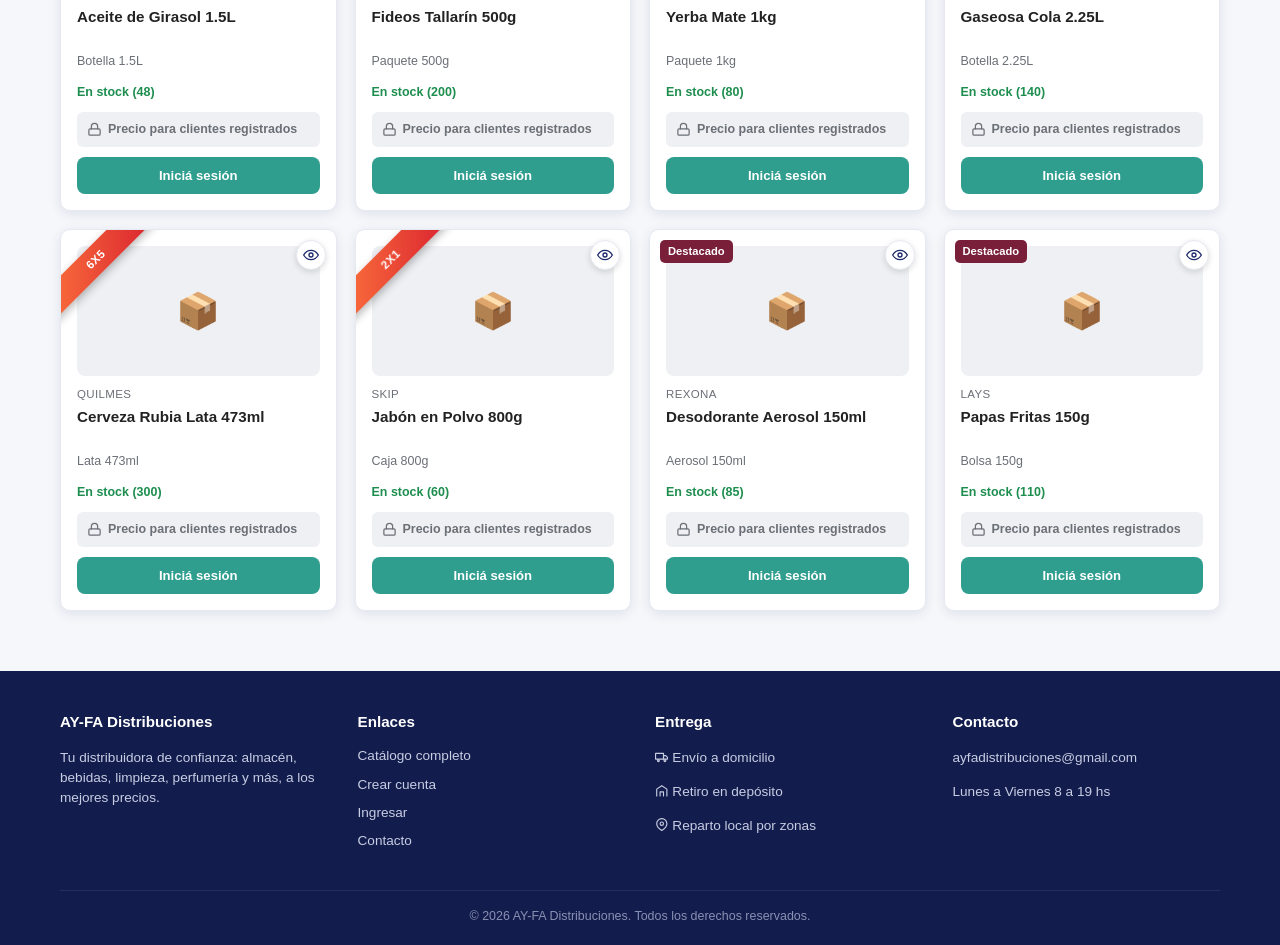
==== commit a45c380a: "Add files via upload" ====
--- a/index.html
+++ b/index.html
@@ -51,45 +51,62 @@
 </div>
 </header>
 
-<section class="hero" style="padding-top:44px; padding-bottom:44px;">
+<section class="hero" style="padding-top:56px; padding-bottom:56px;">
+<div class="hero-glow glow-teal"></div>
+<div class="hero-glow glow-maroon"></div>
+<div class="hero-dotgrid"></div>
+
+<div class="hero-slides-full" id="hero-slides-full">
+
+<div class="hero-slide-full activo" data-slide="0">
 <div class="hero-inner">
 <div class="hero-text">
 <h1>El mayorista que acompaña a tu kiosco, almacén o súper.</h1>
-<p>Sumate a los comercios de la zona que ya reponen con nosotros: precios y stock actualizados en tiempo real, tu pedido armado online en minutos, y la entrega que más te convenga — envío a domicilio, retiro en depósito o reparto local por zonas.</p>
+<p>Sumate a los comercios de la zona que ya reponen con nosotros: precios y stock actualizados en tiempo real, tu pedido armado online en minutos, y la entrega que más te convenga.</p>
 <div class="hero-actions">
 <a href="catalogo.html" class="btn btn-primary">Ver catálogo</a>
 <a href="registro.html" class="btn btn-outline">Crear cuenta gratis</a>
 </div>
 </div>
-<div class="hero-visual" id="hero-visual">
-<div class="hero-glow glow-teal"></div>
-<div class="hero-glow glow-maroon"></div>
-<div class="hero-dotgrid"></div>
-<button type="button" class="hero-arrow hero-arrow-prev" id="hero-prev" aria-label="Anterior"><svg viewBox="0 0 24 24" fill="none" stroke="currentColor" stroke-width="2" stroke-linecap="round" stroke-linejoin="round"><path d="M15 18l-6-6 6-6"></path></svg></button>
-<button type="button" class="hero-arrow hero-arrow-next" id="hero-next" aria-label="Siguiente"><svg viewBox="0 0 24 24" fill="none" stroke="currentColor" stroke-width="2" stroke-linecap="round" stroke-linejoin="round"><path d="M9 18l6-6-6-6"></path></svg></button>
+<div class="hero-visual-inner">
 <div class="hero-badge-fixed"><svg viewBox="0 0 24 24" fill="none" stroke="currentColor" stroke-width="2" stroke-linecap="round" stroke-linejoin="round"><path d="M20 8H6a2 2 0 0 1-2-2c0-1.1.9-2 2-2h12v12"></path><path d="M4 6v12c0 1.1.9 2 2 2h14"></path><circle cx="9" cy="20" r="1.6"></circle><circle cx="18" cy="20" r="1.6"></circle></svg> +1900 productos</div>
-<div class="hero-carousel" id="hero-carousel">
-<div class="hero-slide activo" data-slide="0">
 <div class="hero-logo-crop">
 <img src="assets/logo-hero.png" alt="AY-FA Distribuciones">
 </div>
 </div>
-<div class="hero-slide" data-slide="1">
+</div>
+</div>
+
+<div class="hero-slide-full" data-slide="1">
+<div class="hero-inner">
+<div class="hero-text">
+<h1>Elegís cómo recibir tu pedido, vos decidís.</h1>
+<p>Envío a domicilio, retiro en nuestro depósito o reparto local por zonas — la entrega que más te convenga, sin vueltas.</p>
+<div class="hero-actions">
+<a href="catalogo.html" class="btn btn-primary">Ver catálogo</a>
+<a href="registro.html" class="btn btn-outline">Crear cuenta gratis</a>
+</div>
+</div>
+<div class="hero-visual-inner">
 <div class="hero-slide-entrega">
 <div class="hero-slide-item"><svg viewBox="0 0 24 24" fill="none" stroke="currentColor" stroke-width="2" stroke-linecap="round" stroke-linejoin="round"><rect x="1" y="6" width="14" height="10"></rect><path d="M15 10h4l3 3v3h-7z"></path><circle cx="6" cy="19" r="1.6"></circle><circle cx="17.5" cy="19" r="1.6"></circle></svg><span>Envío a domicilio</span></div>
 <div class="hero-slide-item"><svg viewBox="0 0 24 24" fill="none" stroke="currentColor" stroke-width="2" stroke-linecap="round" stroke-linejoin="round"><path d="M3 21V9l9-6 9 6v12"></path><path d="M9 21v-7h6v7"></path></svg><span>Retiro en depósito</span></div>
 <div class="hero-slide-item"><svg viewBox="0 0 24 24" fill="none" stroke="currentColor" stroke-width="2" stroke-linecap="round" stroke-linejoin="round"><path d="M21 10c0 6-9 12-9 12s-9-6-9-12a9 9 0 1 1 18 0z"></path><circle cx="12" cy="10" r="3"></circle></svg><span>Reparto por zonas</span></div>
 </div>
 </div>
-<div class="hero-slide" data-slide="2" id="hero-slide-prod-a"></div>
-<div class="hero-slide" data-slide="3" id="hero-slide-prod-b"></div>
-</div>
+</div>
+</div>
+
+<div class="hero-slide-full" data-slide="2" id="hero-slide-prod-a"></div>
+<div class="hero-slide-full" data-slide="3" id="hero-slide-prod-b"></div>
+
+<button type="button" class="hero-arrow hero-arrow-prev" id="hero-prev" aria-label="Anterior"><svg viewBox="0 0 24 24" fill="none" stroke="currentColor" stroke-width="2" stroke-linecap="round" stroke-linejoin="round"><path d="M15 18l-6-6 6-6"></path></svg></button>
+<button type="button" class="hero-arrow hero-arrow-next" id="hero-next" aria-label="Siguiente"><svg viewBox="0 0 24 24" fill="none" stroke="currentColor" stroke-width="2" stroke-linecap="round" stroke-linejoin="round"><path d="M9 18l6-6-6-6"></path></svg></button>
 <div class="hero-dots" id="hero-dots">
-<button class="hero-dot activo" data-goto="0" aria-label="Ver logo"></button>
+<button class="hero-dot activo" data-goto="0" aria-label="Ver inicio"></button>
 <button class="hero-dot" data-goto="1" aria-label="Ver formas de entrega"></button>
-<button class="hero-dot" data-goto="2" aria-label="Ver producto destacado"></button>
+<button class="hero-dot" data-goto="2" aria-label="Ver oferta"></button>
 <button class="hero-dot" data-goto="3" aria-label="Ver producto destacado"></button>
-</div>
 </div>
 </div>
 </section>
@@ -261,48 +278,65 @@
 }).join("");
 }
 
-// ---------- Carrusel del hero ----------
-const carrusel = document.getElementById("hero-carousel");
-const heroVisual = document.getElementById("hero-visual");
+// ---------- Carrusel completo del hero (título + texto + imagen) ----------
+const heroSlidesFull = document.getElementById("hero-slides-full");
 const dots = Array.from(document.querySelectorAll(".hero-dot"));
-const slides = Array.from(document.querySelectorAll(".hero-slide"));
+const slides = Array.from(document.querySelectorAll(".hero-slide-full"));
 let indiceActual = 0;
 let timer = null;
 
 function iconoProducto() {
-  return `<svg viewBox="0 0 24 24" fill="none" stroke="currentColor" stroke-width="2" stroke-linecap="round" stroke-linejoin="round"><path d="M21 8l-9-5-9 5 9 5 9-5z"></path><path d="M3 8v8l9 5 9-5V8"></path><path d="M12 13v8"></path></svg>`;
-}
-
-// Arma la tarjeta grande del carrusel. Si el producto tiene PrecioPromo
-// cargado en la planilla, se muestra como oferta (precio tachado + precio
-// promo). Si tiene Imagen cargada, se muestra la foto real; si no, un
-// ícono genérico como placeholder hasta que se cargue una foto.
-function armarSlideProducto(p) {
-  if (!p) return "";
-  const tienePromo = AyfaDatos.tienePromoActiva(p);
-  const esPromoFlat = p.precioPromo && p.precioPromo > 0 && p.precioPromo < p.precio;
-  const nxm = AyfaDatos.parsePromoNxM(p.promo);
-  const imgHTML = p.imagen
-    ? `<img src="${p.imagen}" alt="${p.nombre}">`
-    : iconoProducto();
-  const precioHTML = !AyfaAuth.usuarioActual()
-    ? `<a href="ingresar.html" class="normal" style="font-size:.95rem; text-decoration:underline;">Iniciá sesión para ver precio</a>`
-    : (esPromoFlat
-      ? `<span class="tachado">${AyfaDatos.formatoPrecio(p.precio)}</span><span class="promo">${AyfaDatos.formatoPrecio(p.precioPromo)}</span>`
-      : `<span class="normal">${AyfaDatos.formatoPrecio(p.precio)}</span>`);
-  return `
-    <div class="hero-oferta-card">
-      ${tienePromo ? `<div class="hero-oferta-badge">${p.promo || "Oferta"}</div>` : ""}
-      <div class="hero-oferta-img">${imgHTML}</div>
-      <div class="hero-oferta-info">
-        <div class="hero-oferta-cat">${p.categoria || ""}</div>
-        <div class="hero-oferta-nombre">${p.nombre}</div>
-        <div class="hero-oferta-precios">${precioHTML}</div>
-        ${nxm && AyfaAuth.usuarioActual() ? `<div class="promo-aviso">Llevando ${nxm.lleva} pagás ${nxm.paga}</div>` : ""}
-        <div class="hero-oferta-caption">Precio actualizado en vivo</div>
-      </div>
-    </div>
-  `;
+return `<svg viewBox="0 0 24 24" fill="none" stroke="currentColor" stroke-width="2" stroke-linecap="round" stroke-linejoin="round"><path d="M21 8l-9-5-9 5 9 5 9-5z"></path><path d="M3 8v8l9 5 9-5V8"></path><path d="M12 13v8"></path></svg>`;
+}
+
+// Arma un slide COMPLETO (título, texto e imagen/tarjeta) a partir de un
+// producto real de la planilla. Si el producto tiene una promo activa
+// (PrecioPromo o 2x1/3x2), el título y el texto cambian para hablar de
+// "ofertas"; si no, hablan del catálogo en general. Si tiene Imagen
+// cargada se muestra la foto real; si no, un ícono genérico.
+function armarSlideCompletoProducto(p) {
+if (!p) return "";
+const tienePromo = AyfaDatos.tienePromoActiva(p);
+const esPromoFlat = p.precioPromo && p.precioPromo > 0 && p.precioPromo < p.precio;
+const nxm = AyfaDatos.parsePromoNxM(p.promo);
+const imgHTML = p.imagen
+? `<img src="${p.imagen}" alt="${p.nombre}">`
+: iconoProducto();
+const precioHTML = !AyfaAuth.usuarioActual()
+? `<a href="ingresar.html" class="normal" style="font-size:.95rem; text-decoration:underline;">Iniciá sesión para ver precio</a>`
+: (esPromoFlat
+? `<span class="tachado">${AyfaDatos.formatoPrecio(p.precio)}</span><span class="promo">${AyfaDatos.formatoPrecio(p.precioPromo)}</span>`
+: `<span class="normal">${AyfaDatos.formatoPrecio(p.precio)}</span>`);
+const tituloTexto = tienePromo ? "Aprovechá nuestras ofertas" : "Todo lo que tu negocio necesita";
+const parrafoTexto = tienePromo
+? "Precios especiales por tiempo limitado, actualizados en vivo desde el catálogo."
+: "Más de 1900 productos de almacén, bebidas, limpieza y perfumería, siempre con stock actualizado.";
+const linkCatalogo = tienePromo ? "catalogo.html?oferta=1" : "catalogo.html";
+return `
+<div class="hero-inner">
+<div class="hero-text">
+<h1>${tituloTexto}</h1>
+<p>${parrafoTexto}</p>
+<div class="hero-actions">
+<a href="${linkCatalogo}" class="btn btn-primary">Ver catálogo</a>
+<a href="registro.html" class="btn btn-outline">Crear cuenta gratis</a>
+</div>
+</div>
+<div class="hero-visual-inner">
+<div class="hero-oferta-card">
+${tienePromo ? `<div class="hero-oferta-badge">${p.promo || "Oferta"}</div>` : ""}
+<div class="hero-oferta-img">${imgHTML}</div>
+<div class="hero-oferta-info">
+<div class="hero-oferta-cat">${p.categoria || ""}</div>
+<div class="hero-oferta-nombre">${p.nombre}</div>
+<div class="hero-oferta-precios">${precioHTML}</div>
+${nxm && AyfaAuth.usuarioActual() ? `<div class="promo-aviso">Llevando ${nxm.lleva} pagás ${nxm.paga}</div>` : ""}
+<div class="hero-oferta-caption">Precio actualizado en vivo</div>
+</div>
+</div>
+</div>
+</div>
+`;
 }
 
 // Prioridad para elegir qué mostrar: 1) ofertas reales (PrecioPromo o promo
@@ -314,15 +348,15 @@
 const conStock = productos.filter(p => p.precio && p.precio > 0);
 
 function elegirSinRepetir(lista, cantidad, yaElegidos) {
-  const usados = new Set(yaElegidos.map(p => p.id));
-  const resultado = [];
-  const candidatos = lista.filter(p => !usados.has(p.id));
-  const disponibles = candidatos.slice();
-  while (resultado.length < cantidad && disponibles.length) {
-    const i = Math.floor(Math.random() * disponibles.length);
-    resultado.push(disponibles.splice(i, 1)[0]);
-  }
-  return resultado;
+const usados = new Set(yaElegidos.map(p => p.id));
+const resultado = [];
+const candidatos = lista.filter(p => !usados.has(p.id));
+const disponibles = candidatos.slice();
+while (resultado.length < cantidad && disponibles.length) {
+const i = Math.floor(Math.random() * disponibles.length);
+resultado.push(disponibles.splice(i, 1)[0]);
+}
+return resultado;
 }
 
 let elegidos = [];
@@ -332,36 +366,54 @@
 
 const slideProdA = document.getElementById("hero-slide-prod-a");
 const slideProdB = document.getElementById("hero-slide-prod-b");
-if (elegidos[0]) slideProdA.innerHTML = armarSlideProducto(elegidos[0]);
-if (elegidos[1]) slideProdB.innerHTML = armarSlideProducto(elegidos[1]);
+if (elegidos[0]) slideProdA.innerHTML = armarSlideCompletoProducto(elegidos[0]);
+if (elegidos[1]) slideProdB.innerHTML = armarSlideCompletoProducto(elegidos[1]);
+
+// Ajusta la altura del contenedor a la del slide activo (cada slide puede
+// tener distinto largo de texto), animando el cambio de altura junto con
+// el fade para que no se sienta un salto brusco.
+function ajustarAltura(slideEl) {
+if (!heroSlidesFull) return;
+const alto = slideEl ? slideEl.scrollHeight : 0;
+heroSlidesFull.style.height = Math.max(alto, 260) + "px";
+}
 
 function irASlide(i) {
-  indiceActual = (i + slides.length) % slides.length;
-  slides.forEach((s, idx) => s.classList.toggle("activo", idx === indiceActual));
-  dots.forEach((d, idx) => d.classList.toggle("activo", idx === indiceActual));
+indiceActual = (i + slides.length) % slides.length;
+slides.forEach((s, idx) => s.classList.toggle("activo", idx === indiceActual));
+dots.forEach((d, idx) => d.classList.toggle("activo", idx === indiceActual));
+ajustarAltura(slides[indiceActual]);
 }
 
 function siguiente() { irASlide(indiceActual + 1); }
 
 function iniciarAuto() {
-  detenerAuto();
-  timer = setInterval(siguiente, 4500);
+detenerAuto();
+timer = setInterval(siguiente, 5500);
 }
 function detenerAuto() { if (timer) clearInterval(timer); }
 
 dots.forEach(d => {
-  d.addEventListener("click", () => {
-    irASlide(Number(d.getAttribute("data-goto")));
-    iniciarAuto();
-  });
+d.addEventListener("click", () => {
+irASlide(Number(d.getAttribute("data-goto")));
+iniciarAuto();
 });
-heroVisual.addEventListener("mouseenter", detenerAuto);
-heroVisual.addEventListener("mouseleave", iniciarAuto);
+});
+if (heroSlidesFull) {
+heroSlidesFull.addEventListener("mouseenter", detenerAuto);
+heroSlidesFull.addEventListener("mouseleave", iniciarAuto);
+}
 
 const btnPrev = document.getElementById("hero-prev");
 const btnNext = document.getElementById("hero-next");
 if (btnPrev) btnPrev.addEventListener("click", () => { irASlide(indiceActual - 1); iniciarAuto(); });
 if (btnNext) btnNext.addEventListener("click", () => { irASlide(indiceActual + 1); iniciarAuto(); });
+
+let resizeTimer = null;
+window.addEventListener("resize", () => {
+clearTimeout(resizeTimer);
+resizeTimer = setTimeout(() => ajustarAltura(slides[indiceActual]), 150);
+});
 
 irASlide(0);
 iniciarAuto();
--- a/css/estilos.css
+++ b/css/estilos.css
@@ -21,7 +21,7 @@
 }
 
 *{ box-sizing: border-box; }
-html,body{ margin:0; padding:0; }
+html,body{ margin:0; padding:0; overflow-x:hidden; }
 body{
   font-family: 'Segoe UI', Roboto, Helvetica, Arial, sans-serif;
   background: var(--bg);
@@ -66,6 +66,7 @@
 .logo-link{
   display:flex; align-items:center; gap:10px; flex-shrink:0;
   width: 131px; height: 50px; overflow: hidden; position: relative;
+  order:1;
 }
 .logo-link img{
   position: absolute;
@@ -78,6 +79,7 @@
   flex: 1 1 320px;
   display:flex;
   min-width: 200px;
+  order:2;
 }
 .search-bar input{
   flex:1;
@@ -103,6 +105,7 @@
   align-items:center;
   gap: 18px;
   flex-shrink: 0;
+  order:3;
 }
 nav.main-nav a{
   font-weight: 600;
@@ -124,6 +127,7 @@
   padding: 9px 14px;
   border-radius: 8px;
   font-weight:600;
+  order:4;
 }
 .cart-btn:hover{ background: var(--teal-dark); }
 .cart-count{
@@ -146,6 +150,51 @@
   background: var(--gray-light);
   padding: 8px 12px;
   border-radius: 8px;
+}
+
+/* ---------- Botón hamburguesa (solo mobile) ---------- */
+.nav-toggle{
+  display:none;
+  align-items:center; justify-content:center;
+  width:40px; height:40px;
+  background: var(--gray-light);
+  border:none; border-radius:8px;
+  color: var(--navy);
+  flex-shrink:0;
+  cursor:pointer;
+  order:5;
+}
+.nav-toggle svg{ width:22px; height:22px; }
+.nav-toggle:hover{ background:#e4e8ef; }
+
+@media (max-width: 800px){
+  .header-inner{ position:relative; }
+  .logo-link{ order:1; }
+  .nav-toggle{ display:flex; order:2; margin-left:auto; }
+  .cart-btn{ order:3; }
+  .search-bar{ order:4; flex-basis:100%; }
+  nav.main-nav{
+    order:5;
+    display:none;
+    flex-direction:column;
+    align-items:stretch;
+    width:100%;
+    gap:2px;
+    background:#fff;
+    border-top:1px solid var(--gray-light);
+    margin-top:4px;
+    padding-top:8px;
+  }
+  nav.main-nav.abierto{ display:flex; }
+  nav.main-nav a{
+    padding:12px 8px;
+    border-bottom:1px solid var(--gray-light);
+    white-space:normal;
+  }
+  /* En mobile la lista de categorías fijas se saca porque ya está toda
+     disponible en el mega-menú "Categorías" — evita la tira angosta con
+     scroll horizontal poco intuitiva. */
+  .cat-bar-links{ display:none; }
 }
 
 /* ---------- Categorías bar ---------- */
@@ -729,5 +778,4 @@
 @media (max-width: 640px){
   .hero-text h1{ font-size: 1.7rem; }
   .header-inner{ gap: 12px; }
-  nav.main-nav{ order: 3; width: 100%; justify-content: space-between; }
-}
+}
